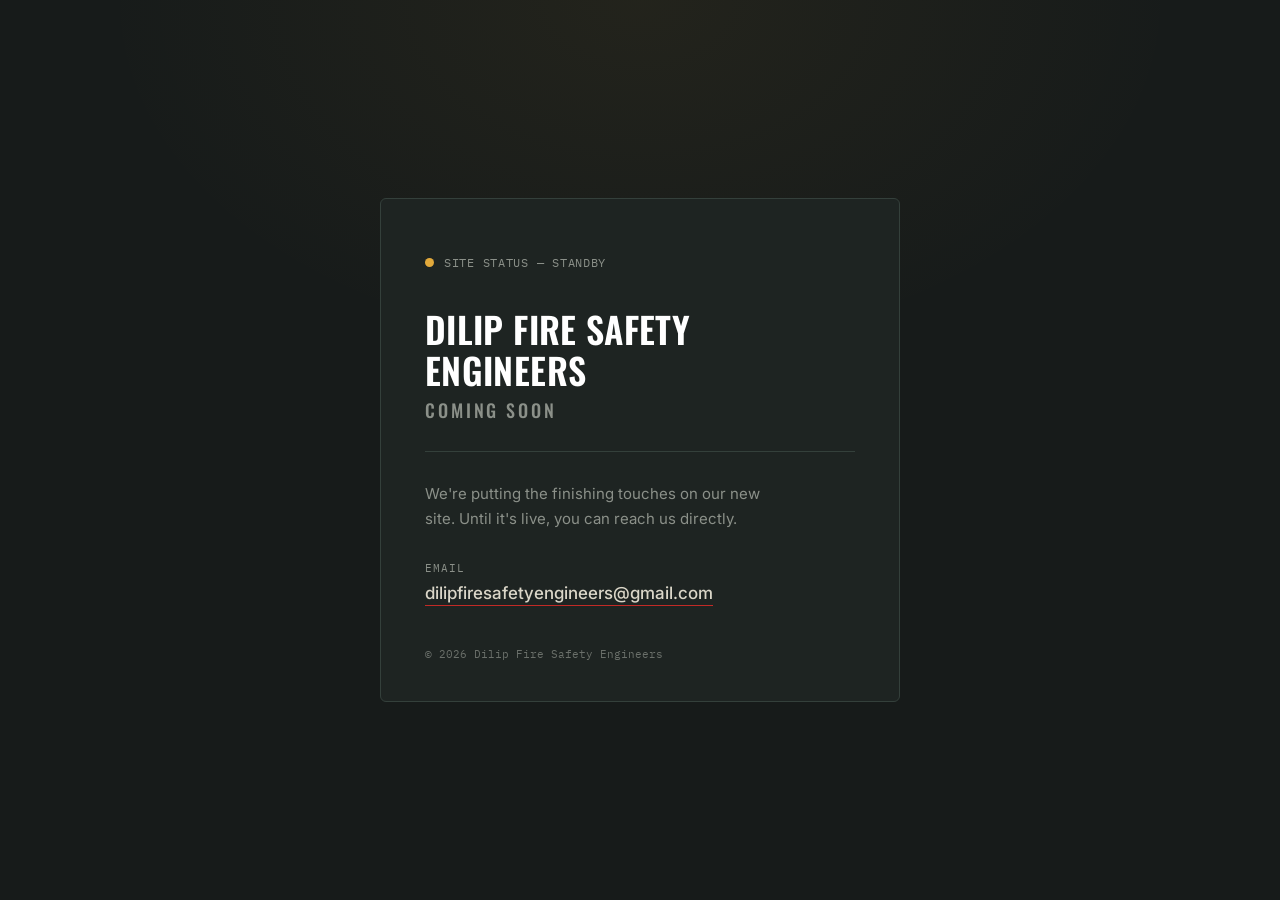
==== index.html @ 7b44ec3a "Rename coming-soon.html to index.html" ====
<!DOCTYPE html>
<html lang="en">
<head>
<meta charset="UTF-8">
<meta name="viewport" content="width=device-width, initial-scale=1.0">
<title>Dilip Fire Safety Engineers — Coming Soon</title>
<meta name="description" content="Dilip Fire Safety Engineers — site launching soon. Reach us at dilipfiresafetyengineers@gmail.com.">
<link href="https://fonts.googleapis.com/css2?family=Oswald:wght@500;600;700&family=Inter:wght@400;500;600&family=IBM+Plex+Mono:wght@500&display=swap" rel="stylesheet">
<style>
  :root{
    --panel:   #171B1A;
    --panel-2: #1E2422;
    --line:    #34403B;
    --off:     #DAD6C8;
    --off-dim: #8B9089;
    --amber:   #E2A93B;
    --red:     #C22A26;
    --display: 'Oswald', sans-serif;
    --body:    'Inter', sans-serif;
    --mono:    'IBM Plex Mono', monospace;
  }
  *{margin:0;padding:0;box-sizing:border-box;}
  html,body{height:100%;}
  body{
    background:
      radial-gradient(ellipse 900px 600px at 50% 0%, rgba(226,169,59,0.06), transparent 60%),
      var(--panel);
    color:var(--off);
    font-family:var(--body);
    display:flex;
    align-items:center;
    justify-content:center;
    padding:32px;
    -webkit-font-smoothing:antialiased;
  }
  @media (prefers-reduced-motion: reduce){*{animation-duration:.001ms !important;}}

  .panel{
    width:100%;
    max-width:520px;
    border:1px solid var(--line);
    border-radius:6px;
    background:var(--panel-2);
    padding:56px 44px 40px;
    position:relative;
  }

  /* Status strip — reads like a fire alarm panel indicator: a single
     deliberate pulse rather than decorative motion everywhere. */
  .status{
    display:flex;
    align-items:center;
    gap:10px;
    font-family:var(--mono);
    font-size:12px;
    letter-spacing:.06em;
    color:var(--off-dim);
    margin-bottom:38px;
  }
  .status .dot{
    width:9px;height:9px;border-radius:50%;
    background:var(--amber);
    box-shadow:0 0 0 0 rgba(226,169,59,.55);
    animation:pulse 2.2s ease-in-out infinite;
    flex-shrink:0;
  }
  @keyframes pulse{
    0%   { box-shadow:0 0 0 0 rgba(226,169,59,.5); }
    70%  { box-shadow:0 0 0 9px rgba(226,169,59,0); }
    100% { box-shadow:0 0 0 0 rgba(226,169,59,0); }
  }

  h1{
    font-family:var(--display);
    font-weight:600;
    text-transform:uppercase;
    letter-spacing:.01em;
    font-size:clamp(28px,5vw,36px);
    line-height:1.15;
    color:#fff;
  }
  h1 .thin{
    display:block;
    font-weight:500;
    color:var(--off-dim);
    font-size:.5em;
    letter-spacing:.16em;
    margin-top:10px;
  }

  .rule{
    height:1px;
    background:var(--line);
    margin:30px 0;
  }

  p.lede{
    font-size:15px;
    line-height:1.65;
    color:var(--off-dim);
    max-width:40ch;
  }

  .contact{
    margin-top:30px;
  }
  .contact-label{
    font-family:var(--mono);
    font-size:11px;
    letter-spacing:.08em;
    color:var(--off-dim);
    margin-bottom:8px;
  }
  .contact a{
    color:var(--off);
    text-decoration:none;
    font-size:17px;
    font-weight:500;
    border-bottom:1px solid var(--red);
    padding-bottom:2px;
    transition:color .2s ease, border-color .2s ease;
  }
  .contact a:hover{
    color:var(--amber);
    border-color:var(--amber);
  }
  .contact a:focus-visible{
    outline:2px solid var(--amber);
    outline-offset:4px;
  }

  footer{
    margin-top:44px;
    font-family:var(--mono);
    font-size:11px;
    color:var(--off-dim);
    opacity:.7;
  }
</style>
</head>
<body>

  <main class="panel">
    <div class="status"><span class="dot" aria-hidden="true"></span>SITE STATUS — STANDBY</div>

    <h1>
      Dilip Fire Safety Engineers
      <span class="thin">Coming soon</span>
    </h1>

    <div class="rule"></div>

    <p class="lede">We're putting the finishing touches on our new site. Until it's live, you can reach us directly.</p>

    <div class="contact">
      <div class="contact-label">EMAIL</div>
      <a href="mailto:dilipfiresafetyengineers@gmail.com">dilipfiresafetyengineers@gmail.com</a>
    </div>

    <footer>© <span id="year"></span> Dilip Fire Safety Engineers</footer>
  </main>

<script>
  document.getElementById('year').textContent = new Date().getFullYear();
</script>
</body>
</html>
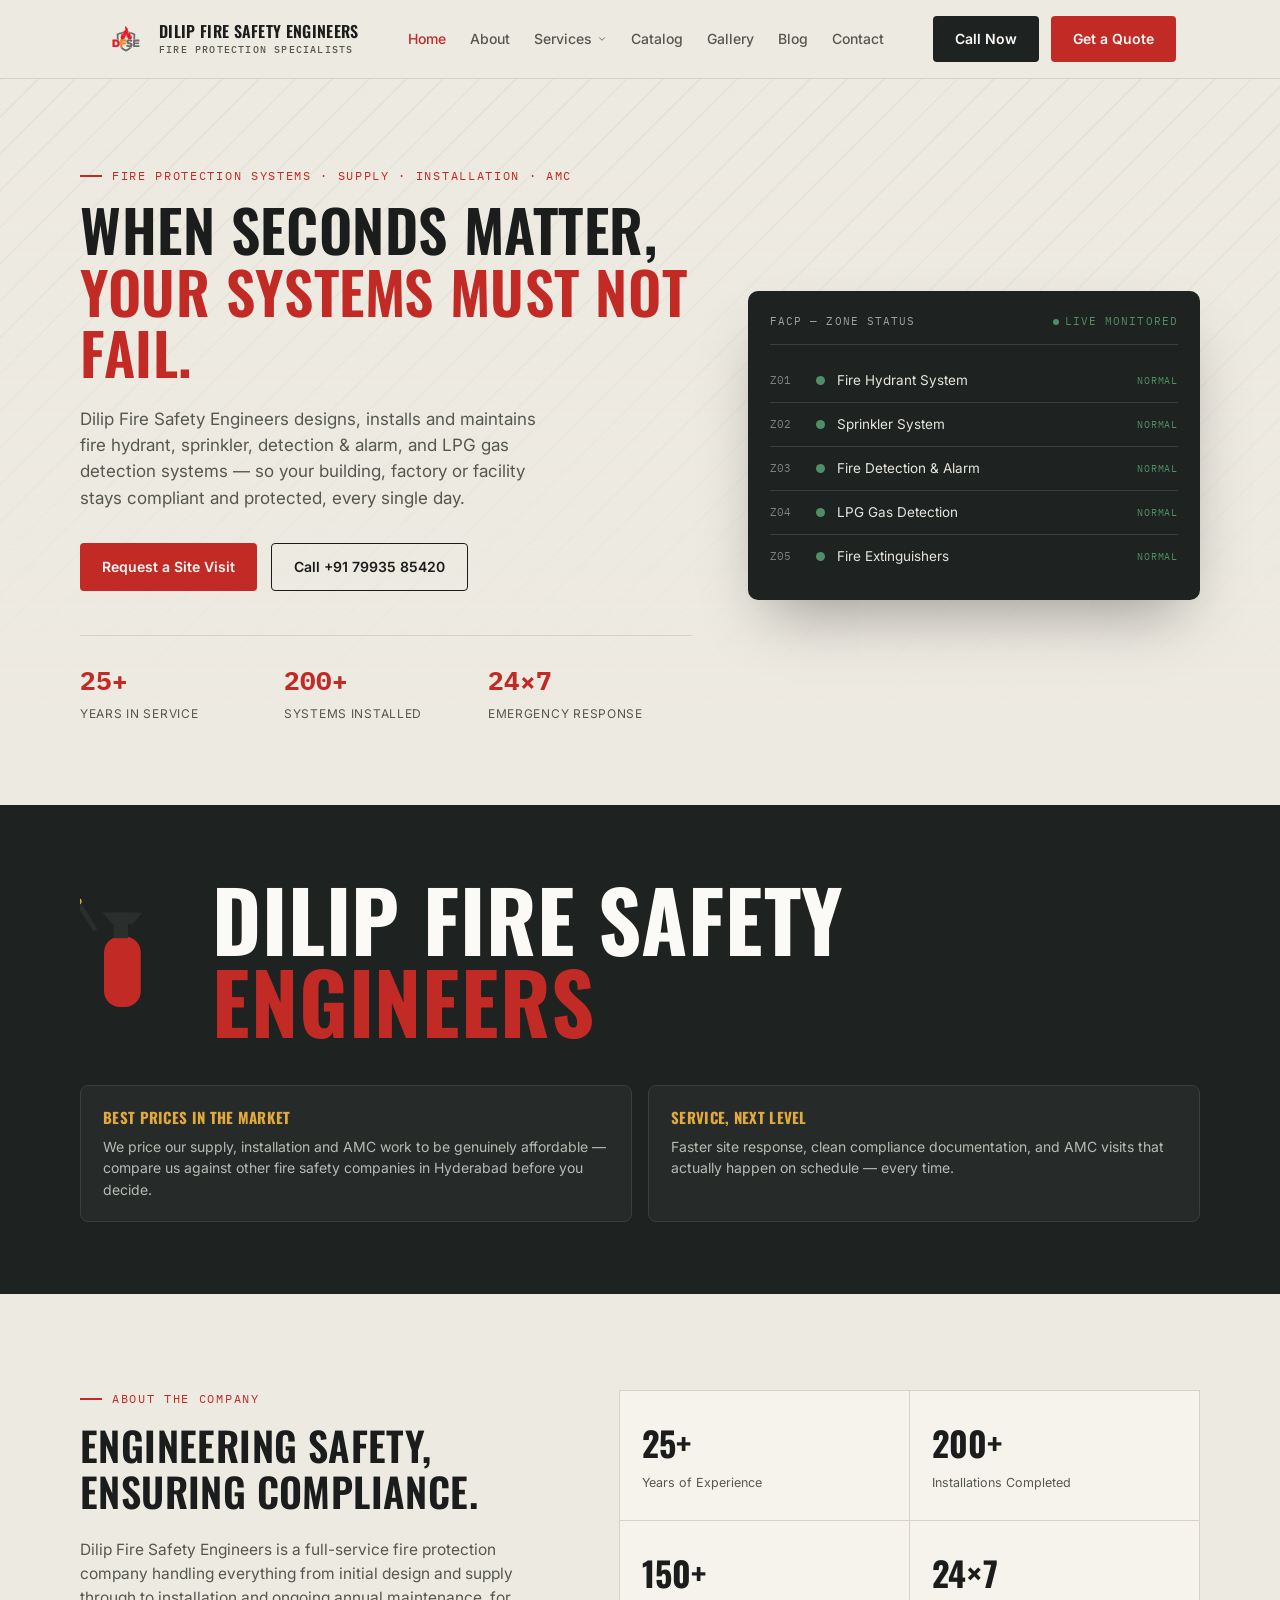
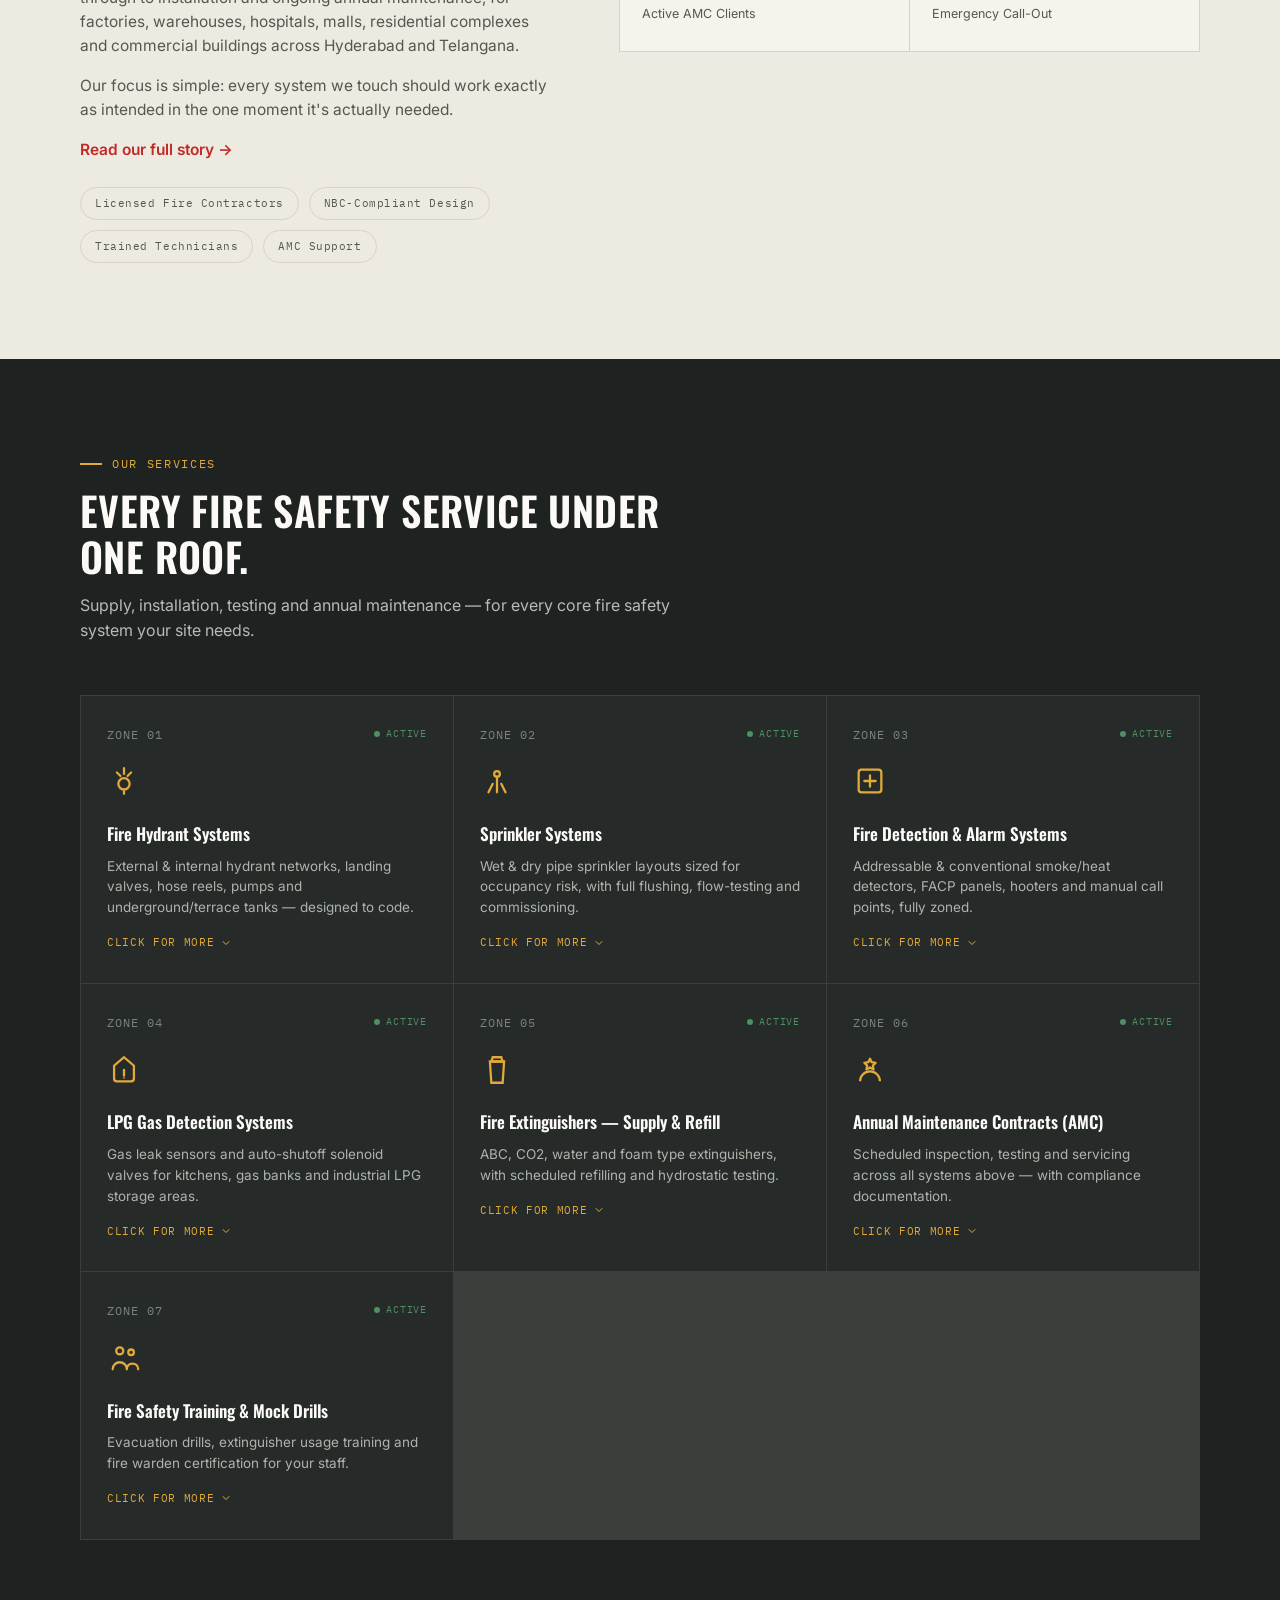
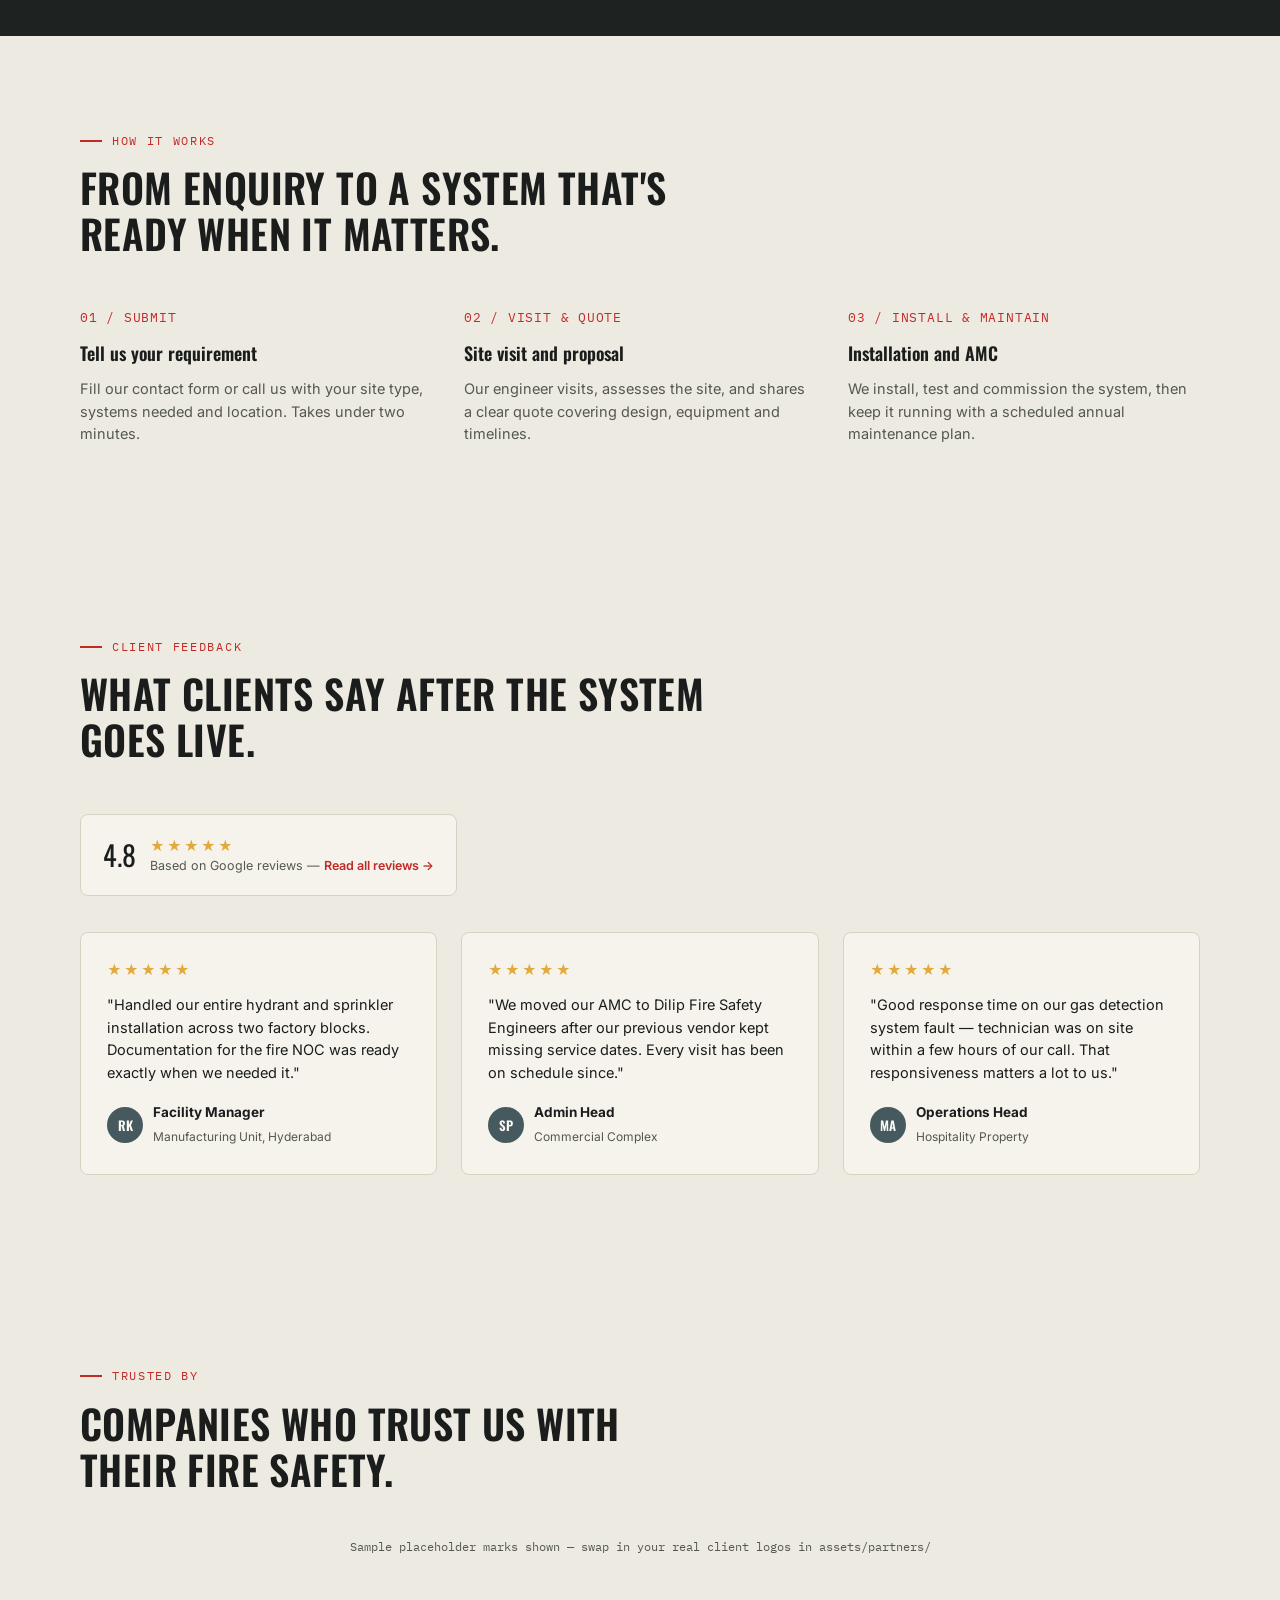
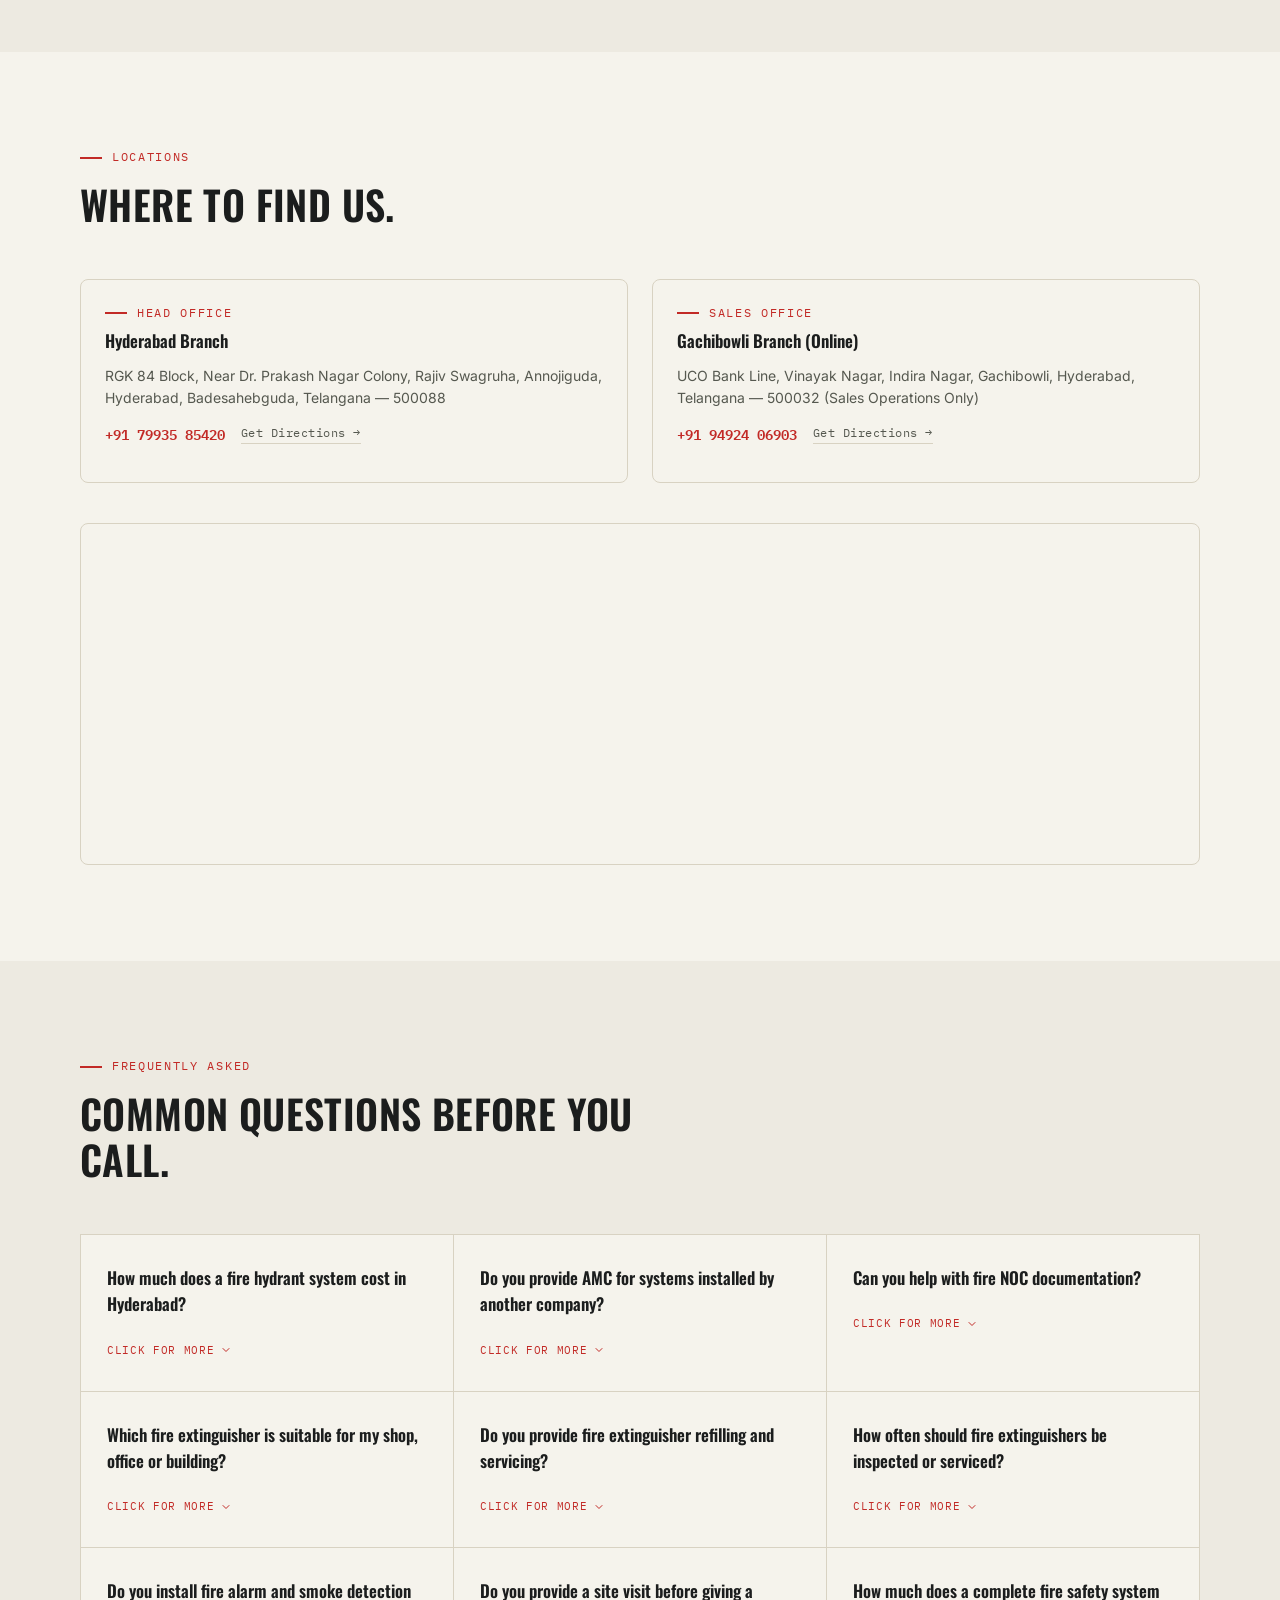
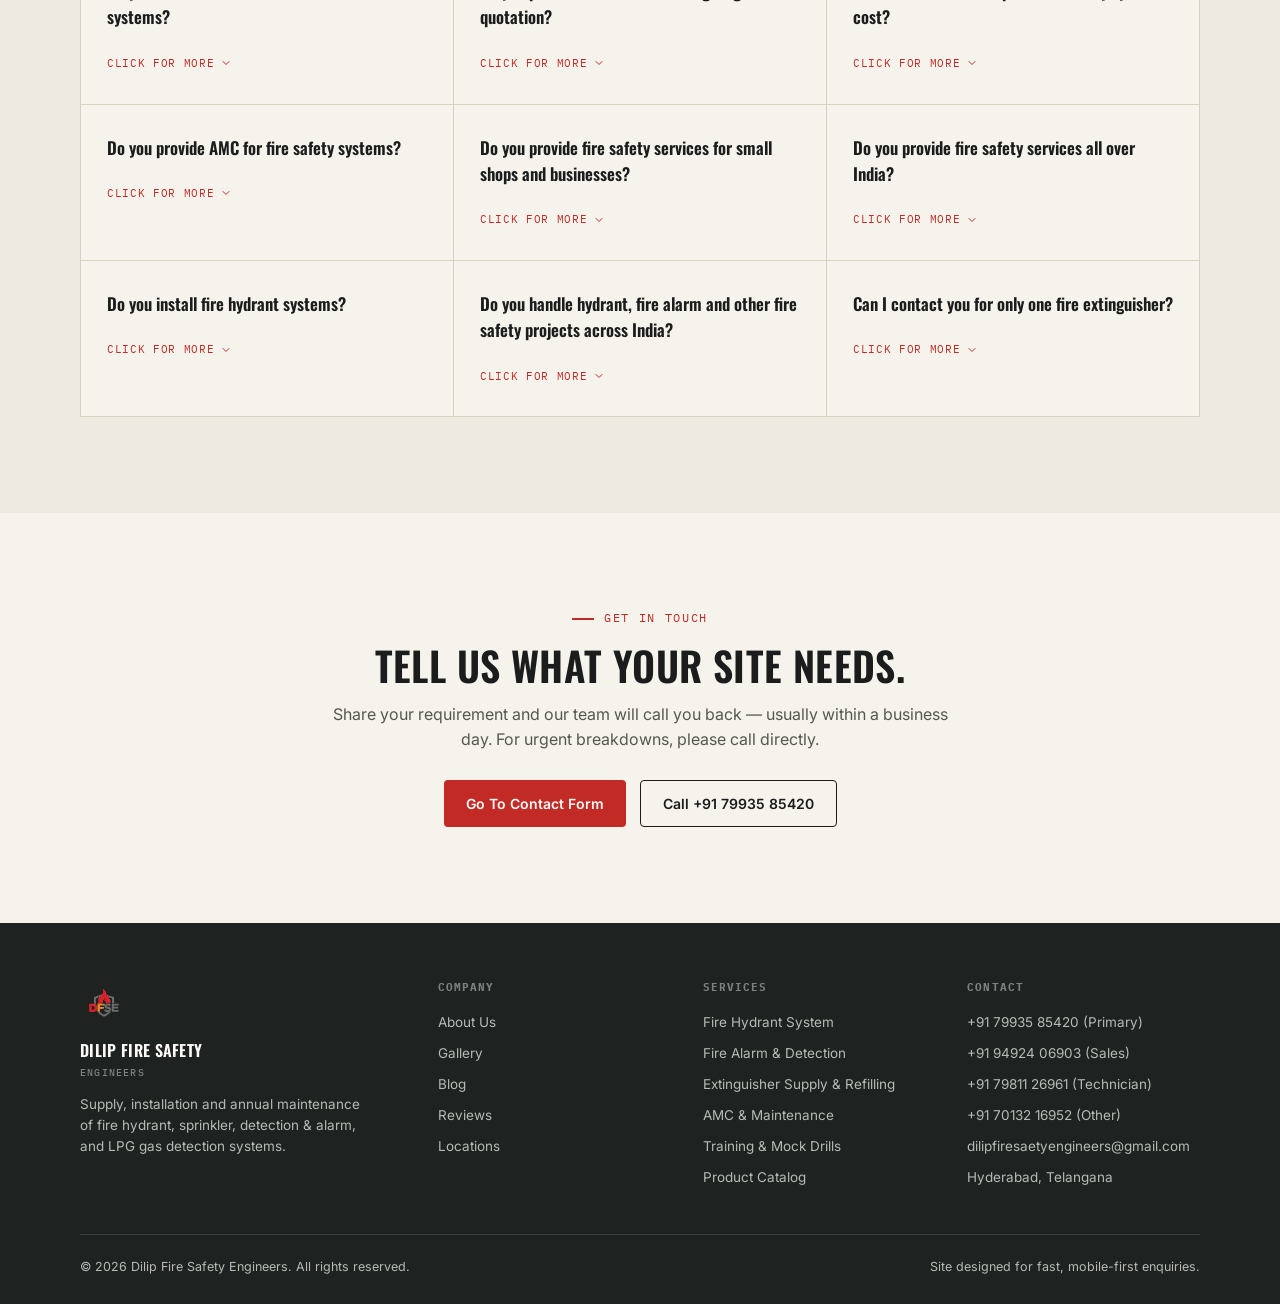
==== commit bb614bb6: "v2" ====
--- a/index.html
+++ b/index.html
@@ -3,165 +3,1058 @@
 <head>
 <meta charset="UTF-8">
 <meta name="viewport" content="width=device-width, initial-scale=1.0">
-<title>Dilip Fire Safety Engineers — Coming Soon</title>
-<meta name="description" content="Dilip Fire Safety Engineers — site launching soon. Reach us at dilipfiresafetyengineers@gmail.com.">
-<link href="https://fonts.googleapis.com/css2?family=Oswald:wght@500;600;700&family=Inter:wght@400;500;600&family=IBM+Plex+Mono:wght@500&display=swap" rel="stylesheet">
-<style>
-  :root{
-    --panel:   #171B1A;
-    --panel-2: #1E2422;
-    --line:    #34403B;
-    --off:     #DAD6C8;
-    --off-dim: #8B9089;
-    --amber:   #E2A93B;
-    --red:     #C22A26;
-    --display: 'Oswald', sans-serif;
-    --body:    'Inter', sans-serif;
-    --mono:    'IBM Plex Mono', monospace;
+<!-- DFSE logo intro: scoped additions; existing website styles stay in charge. -->
+<script id="dfse-intro-boot">
+(function () {
+  'use strict';
+  var root = document.documentElement;
+  var motion = window.matchMedia && window.matchMedia('(prefers-reduced-motion: reduce)');
+  var navigation = window.performance && performance.getEntriesByType && performance.getEntriesByType('navigation')[0];
+  // Respect reduced motion, direct section links and browser history restores.
+  if (!motion || motion.matches || !Element.prototype.animate || location.hash ||
+      (navigation && navigation.type === 'back_forward')) return;
+  // Play once per browser for this site, including future visits and new tabs.
+  // Record it before opening the cover so skipping or leaving mid-intro counts.
+  try {
+    var seenKey = 'dfse.logoIntroSeen';
+    if (window.localStorage.getItem(seenKey) === '1') return;
+    window.localStorage.setItem(seenKey, '1');
+  } catch (_) {
+    // If browser storage is unavailable, show the page without an intro.
+    return;
   }
-  *{margin:0;padding:0;box-sizing:border-box;}
-  html,body{height:100%;}
-  body{
-    background:
-      radial-gradient(ellipse 900px 600px at 50% 0%, rgba(226,169,59,0.06), transparent 60%),
-      var(--panel);
-    color:var(--off);
-    font-family:var(--body);
-    display:flex;
-    align-items:center;
-    justify-content:center;
-    padding:32px;
-    -webkit-font-smoothing:antialiased;
+  root.classList.add('dfse-intro-pending');
+  var closed = false;
+  var cleanup = null;
+  var timer = setTimeout(finish, 4500);
+  function finish() {
+    if (closed) return;
+    closed = true;
+    clearTimeout(timer);
+    root.classList.remove('dfse-intro-pending', 'dfse-intro-active');
+    if (cleanup) cleanup();
   }
-  @media (prefers-reduced-motion: reduce){*{animation-duration:.001ms !important;}}
-
-  .panel{
-    width:100%;
-    max-width:520px;
-    border:1px solid var(--line);
-    border-radius:6px;
-    background:var(--panel-2);
-    padding:56px 44px 40px;
-    position:relative;
+  window.dfseLogoIntro = {
+    get closed() { return closed; },
+    finish: finish,
+    setCleanup: function (callback) {
+      cleanup = callback;
+      if (closed) callback();
+    }
+  };
+  // Never let a slow request or a restored page leave a loading cover behind.
+  window.addEventListener('pageshow', function (event) { if (event.persisted) finish(); });
+}());
+</script>
+
+<title>Fire Safety Systems Hyderabad | Hydrant, Sprinkler & Fire Alarm AMC — Dilip Fire Safety Engineers</title>
+<meta name="description" content="Fire hydrant, sprinkler, fire detection & LPG gas detection systems — supply, installation and annual maintenance (AMC) in Hyderabad & Telangana. 25+ years, 24×7 emergency response. Call +91 79935 85420.">
+<meta name="robots" content="index, follow">
+<link rel="stylesheet" href="styles.css">
+<link rel="icon" type="image/svg+xml" href="assets/logo.svg">
+<link rel="canonical" href="https://www.dilipfiresafety.in/">
+
+<meta property="og:type" content="business.business">
+<meta property="og:title" content="Dilip Fire Safety Engineers | Fire Protection Systems — Hyderabad">
+<meta property="og:description" content="Supply, installation and annual maintenance of fire hydrant, sprinkler, fire detection and LPG gas detection systems across Hyderabad & Telangana.">
+<meta property="og:url" content="https://www.dilipfiresafety.in/">
+<meta property="og:locale" content="en_IN">
+<meta property="og:image" content="https://www.dilipfiresafety.in/assets/og-image.jpg">
+<meta property="og:image:width" content="1200">
+<meta property="og:image:height" content="630">
+<meta name="twitter:card" content="summary_large_image">
+<meta name="twitter:title" content="Dilip Fire Safety Engineers | Fire Protection Systems — Hyderabad">
+<meta name="twitter:description" content="Fire hydrant, sprinkler, fire detection & LPG gas detection systems — supply, installation and AMC in Hyderabad & Telangana.">
+<meta name="twitter:image" content="https://www.dilipfiresafety.in/assets/og-image.jpg">
+<meta name="geo.region" content="IN-TG">
+<meta name="geo.placename" content="Hyderabad">
+
+<script type="application/ld+json">
+{
+  "@context": "https://schema.org",
+  "@type": "HomeAndConstructionBusiness",
+  "name": "Dilip Fire Safety Engineers",
+  "image": "https://www.dilipfiresafety.in/assets/og-image.jpg",
+  "telephone": ["+91-79935-85420", "+91-94924-06903", "+91-79811-26961", "+91-70132-16952"],
+  "email": "dilipfiresaetyengineers@gmail.com",
+  "url": "https://www.dilipfiresafety.in/",
+  "alternateName": ["DFSE", "Dilip Fire Safety"],
+  "priceRange": "₹₹",
+  "address": {
+    "@type": "PostalAddress",
+    "streetAddress": "RGK 84 Block, Near Dr. Prakash Nagar Colony, Rajiv Swagruha, Annojiguda, Badesahebguda",
+    "addressLocality": "Hyderabad",
+    "addressRegion": "Telangana",
+    "postalCode": "500088",
+    "addressCountry": "IN"
+  },
+  "areaServed": ["Hyderabad", "Secunderabad", "Gachibowli", "Telangana", "Andhra Pradesh"],
+  "openingHoursSpecification": {
+    "@type": "OpeningHoursSpecification",
+    "dayOfWeek": ["Monday","Tuesday","Wednesday","Thursday","Friday","Saturday"],
+    "opens": "09:00",
+    "closes": "19:00"
+  },
+  "sameAs": ["https://www.google.com/maps?cid=10450089347268521073"],
+  "makesOffer": [
+    {"@type": "Offer", "itemOffered": {"@type": "Service", "name": "Fire Hydrant System Installation & AMC"}},
+    {"@type": "Offer", "itemOffered": {"@type": "Service", "name": "Sprinkler System Installation & AMC"}},
+    {"@type": "Offer", "itemOffered": {"@type": "Service", "name": "Fire Detection & Alarm System Installation & AMC"}},
+    {"@type": "Offer", "itemOffered": {"@type": "Service", "name": "LPG Gas Detection System Installation & AMC"}},
+    {"@type": "Offer", "itemOffered": {"@type": "Service", "name": "Fire Extinguisher Supply & Refill"}},
+    {"@type": "Offer", "itemOffered": {"@type": "Service", "name": "Fire Safety Training & Mock Drills"}}
+  ]
+}
+</script>
+<script type="application/ld+json">
+{
+  "@context": "https://schema.org",
+  "@type": "FAQPage",
+  "mainEntity": [
+    {"@type": "Question", "name": "How much does a fire hydrant system cost in Hyderabad?", "acceptedAnswer": {"@type": "Answer", "text": "Cost depends on building height, hydrant points, pump room specification and pipe routing. Share your site plan or built-up area for a written quote after a free site visit."}},
+    {"@type": "Question", "name": "Do you provide AMC for systems installed by another company?", "acceptedAnswer": {"@type": "Answer", "text": "Yes. Dilip Fire Safety Engineers takes over AMC for existing hydrant, sprinkler, detection, LPG detection and extinguisher systems regardless of who installed them, after an initial inspection."}},
+    {"@type": "Question", "name": "Can you help with fire NOC documentation?", "acceptedAnswer": {"@type": "Answer", "text": "Yes. Installations and AMC visits come with test logs, drawings and completion certificates commonly required for Telangana fire department NOC application and renewal."}}
+  ]
+}
+</script>
+
+<link rel="preconnect" href="https://fonts.googleapis.com">
+<link rel="preconnect" href="https://fonts.gstatic.com" crossorigin>
+<link href="https://fonts.googleapis.com/css2?family=Oswald:wght@500;600;700&family=Inter:wght@400;500;600;700&family=IBM+Plex+Mono:wght@500;600&display=swap" rel="stylesheet">
+<style id="dfse-intro-styles">
+/* All rules are scoped to the intro. Your existing header controls logo size. */
+#dfse-intro {
+  --dfse-intro-bg: var(--bg, var(--bg-soft, #f4f5f2));
+  --dfse-intro-ink: var(--ink, #2a2e2c);
+  --dfse-intro-red: var(--red, #e81721);
+  --dfse-intro-amber: var(--amber, #f08523);
+  display: none;
+  position: fixed;
+  inset: 0;
+  z-index: 2147483000;
+  isolation: isolate;
+  color: var(--dfse-intro-ink);
+  font-family: inherit;
+  pointer-events: none;
+}
+html.dfse-intro-pending #dfse-intro,
+html.dfse-intro-active #dfse-intro { display: block; }
+html.dfse-intro-pending [data-dfse-intro-logo],
+html.dfse-intro-active [data-dfse-intro-logo] { visibility: hidden !important; }
+#dfse-intro-veil {
+  position: absolute;
+  inset: 0;
+  overflow: hidden;
+  background-color: var(--dfse-intro-bg);
+  pointer-events: auto;
+}
+.dfse-intro-glow {
+  position: absolute;
+  width: min(105vw, 900px);
+  aspect-ratio: 1;
+  top: 46%;
+  left: 50%;
+  transform: translate(-50%, -50%);
+  opacity: .075;
+  background: radial-gradient(ellipse, var(--dfse-intro-amber) 0%, var(--dfse-intro-red) 28%, transparent 65%);
+}
+#dfse-intro-logo {
+  position: fixed;
+  display: block;
+  width: min(70vw, 460px);
+  height: auto;
+  max-width: none;
+  max-height: none;
+  top: 48%;
+  left: 50%;
+  transform: translate(-50%, -50%);
+  transform-origin: 0 0;
+  object-fit: contain;
+  visibility: hidden;
+  pointer-events: none;
+  margin: 0;
+}
+#dfse-intro-caption {
+  position: fixed;
+  top: calc(48% + min(35vw, 230px));
+  left: 50%;
+  width: min(88vw, 500px);
+  margin: 18px 0 0;
+  transform: translateX(-50%);
+  text-align: center;
+  opacity: 0;
+  pointer-events: none;
+}
+#dfse-intro-caption strong {
+  display: block;
+  font-family: 'Oswald', sans-serif;
+  font-size: clamp(20px, 3.5vw, 30px);
+  font-weight: 600;
+  line-height: 1.3;
+}
+#dfse-intro-caption span {
+  display: block;
+  margin-top: 8px;
+  font-family: var(--mono, 'IBM Plex Mono', monospace);
+  font-size: 12px;
+  line-height: 1.5;
+  letter-spacing: .09em;
+  text-transform: uppercase;
+  color: var(--ink-soft, #686e69);
+}
+#dfse-intro-caption::after {
+  content: '';
+  display: block;
+  width: 44px;
+  height: 2px;
+  margin: 17px auto 0;
+  background: linear-gradient(90deg, var(--dfse-intro-red), var(--dfse-intro-amber));
+}
+#dfse-intro-skip {
+  position: fixed;
+  top: max(18px, env(safe-area-inset-top));
+  right: max(20px, env(safe-area-inset-right));
+  min-height: 44px;
+  padding: 10px 14px;
+  border: 1px solid var(--line, #d7dcd6);
+  border-radius: 4px;
+  background: var(--dfse-intro-bg);
+  color: var(--dfse-intro-ink);
+  font: 500 14px/1.4 'Inter', sans-serif;
+  cursor: pointer;
+  pointer-events: auto;
+}
+#dfse-intro-skip:hover { border-color: var(--dfse-intro-red); }
+#dfse-intro-skip:focus-visible { outline: 2px solid var(--dfse-intro-red); outline-offset: 4px; }
+@media (max-height: 530px) { #dfse-intro-caption { display: none; } }
+@media (prefers-reduced-motion: reduce) {
+  html #dfse-intro { display: none !important; }
+  html [data-dfse-intro-logo] { visibility: visible !important; }
+}
+</style>
+
+</head>
+
+<!-- Replace G-XXXXXXXXXX with your GA4 Measurement ID, and AW-XXXXXXXXX with your Google Ads Conversion ID once you have them. -->
+<script async src="https://www.googletagmanager.com/gtag/js?id=G-XXXXXXXXXX"></script>
+<script>
+  window.dataLayer = window.dataLayer || [];
+  function gtag(){dataLayer.push(arguments);}
+  gtag('js', new Date());
+  gtag('config', 'G-XXXXXXXXXX');
+</script>
+<body>
+  <!-- Cinematic logo entrance. The logo source is copied from the real header. -->
+  <div id="dfse-intro">
+    <div id="dfse-intro-veil" aria-hidden="true"><div class="dfse-intro-glow"></div></div>
+    <img id="dfse-intro-logo" alt="" aria-hidden="true">
+    <div id="dfse-intro-caption" aria-hidden="true">
+      <strong>Dilip Fire Safety Engineers</strong>
+      <span>Fire Protection Specialists</span>
+    </div>
+    <button id="dfse-intro-skip" type="button">Skip intro</button>
+  </div>
+
+
+  <header>
+    <nav class="nav">
+      <a href="index.html" class="brand">
+        <span class="brand-mark"><img data-dfse-intro-logo decoding="async" fetchpriority="high" src="assets/logo.svg" alt="Dilip Fire Safety Engineers logo"></span>
+        <span class="brand-name">Dilip Fire Safety Engineers<span>Fire Protection Specialists</span></span>
+      </a>
+      <div class="nav-links">
+        <a href="index.html" class="active">Home</a>
+        <a href="about.html">About</a>
+        <div class="nav-dropdown">
+          <span>Services <svg viewBox="0 0 24 24" fill="none"><path d="M6 9l6 6 6-6" stroke="currentColor" stroke-width="2" stroke-linecap="round"/></svg></span>
+          <div class="dropdown-menu">
+            <a href="fire-extinguisher-supply-refilling.html">Fire Extinguisher Supply & Refilling</a>
+            <a href="fire-hydrant-system.html">Fire Hydrant System</a>
+            <a href="fire-alarm-detection-system.html">Fire Alarm & Detection System</a>
+            <a href="amc-maintenance.html">AMC & Maintenance</a>
+            <a href="fire-safety-training.html">Fire Safety Training</a>
+          </div>
+        </div>
+        <a href="products.html">Catalog</a>
+        <a href="gallery.html">Gallery</a>
+        <a href="blog.html">Blog</a>
+        <a href="contact.html">Contact</a>
+      </div>
+      <div class="nav-cta">
+        <a href="tel:+917993585420" class="btn btn-call">Call Now</a>
+        <a href="contact.html" class="btn btn-primary">Get a Quote</a>
+      </div>
+      <button class="nav-burger" id="navBurger" aria-label="Menu" aria-expanded="false">
+        <svg viewBox="0 0 24 24" fill="none"><path d="M4 7h16M4 12h16M4 17h16" stroke="currentColor" stroke-width="2" stroke-linecap="round"/></svg>
+      </button>
+    </nav>
+    <div class="mobile-menu" id="mobileMenu">
+      <a href="index.html">Home</a>
+      <a href="about.html">About</a>
+      <a href="fire-extinguisher-supply-refilling.html">Fire Extinguisher Supply & Refilling</a>
+      <a href="fire-hydrant-system.html">Fire Hydrant System</a>
+      <a href="fire-alarm-detection-system.html">Fire Alarm & Detection System</a>
+      <a href="amc-maintenance.html">AMC & Maintenance</a>
+      <a href="fire-safety-training.html">Fire Safety Training</a>
+      <a href="products.html">Catalog</a>
+      <a href="gallery.html">Gallery</a>
+      <a href="blog.html">Blog</a>
+      <a href="contact.html">Contact</a>
+    </div>
+  </header>
+
+  <main>
+  <!-- ============ HERO ============ -->
+  <div id="top"></div>
+  <section class="hero">
+    <div class="hero-grid">
+      <div>
+        <div class="eyebrow">Fire Protection Systems · Supply · Installation · AMC</div>
+        <h1>When seconds matter, <em>your systems must not fail.</em></h1>
+        <p class="hero-sub">Dilip Fire Safety Engineers designs, installs and maintains fire hydrant, sprinkler, detection & alarm, and LPG gas detection systems — so your building, factory or facility stays compliant and protected, every single day.</p>
+        <div class="hero-actions">
+          <a href="contact.html" class="btn btn-primary">Request a Site Visit</a>
+          <a href="tel:+917993585420" class="btn btn-outline">Call +91 79935 85420</a>
+        </div>
+        <div class="hero-stats">
+          <div class="hero-stat"><b>25+</b><span>Years in Service</span></div>
+          <div class="hero-stat"><b>200+</b><span>Systems Installed</span></div>
+          <div class="hero-stat"><b>24×7</b><span>Emergency Response</span></div>
+        </div>
+      </div>
+
+      <div class="hero-panel">
+        <div class="hero-panel-head">
+          <span>Facp — Zone Status</span>
+          <span class="live">Live Monitored</span>
+        </div>
+        <div class="zone-row"><span class="zone-code">Z01</span><span class="zone-led"></span><span class="zone-name">Fire Hydrant System</span><span class="zone-tag">NORMAL</span></div>
+        <div class="zone-row"><span class="zone-code">Z02</span><span class="zone-led"></span><span class="zone-name">Sprinkler System</span><span class="zone-tag">NORMAL</span></div>
+        <div class="zone-row"><span class="zone-code">Z03</span><span class="zone-led"></span><span class="zone-name">Fire Detection & Alarm</span><span class="zone-tag">NORMAL</span></div>
+        <div class="zone-row"><span class="zone-code">Z04</span><span class="zone-led"></span><span class="zone-name">LPG Gas Detection</span><span class="zone-tag">NORMAL</span></div>
+        <div class="zone-row"><span class="zone-code">Z05</span><span class="zone-led"></span><span class="zone-name">Fire Extinguishers</span><span class="zone-tag">NORMAL</span></div>
+      </div>
+    </div>
+  </section>
+
+  <!-- ============ TRUST BANNER ============ -->
+  <section class="trust-banner">
+    <div class="wrap">
+      <div class="trust-row">
+        <svg class="ext-icon" viewBox="0 0 120 160" fill="none" xmlns="http://www.w3.org/2000/svg" aria-hidden="true">
+          <rect x="30" y="52" width="46" height="88" rx="20" fill="var(--red)"/>
+          <rect x="42" y="22" width="18" height="32" fill="#2A2E2C"/>
+          <polygon points="28,22 78,22 66,36 40,36" fill="#2A2E2C"/>
+          <line x1="18" y1="42" x2="-2" y2="10" stroke="#2A2E2C" stroke-width="6" stroke-linecap="round"/>
+          <circle class="spray s1" cx="-2" cy="8" r="4" fill="var(--amber)"/>
+          <circle class="spray s2" cx="-2" cy="8" r="3" fill="var(--amber)"/>
+          <circle class="spray s3" cx="-2" cy="8" r="3.5" fill="var(--amber)"/>
+        </svg>
+        <div class="trust-big">
+          <span>Dilip Fire Safety</span>
+          <span class="accent">Engineers</span>
+        </div>
+      </div>
+      <div class="trust-highlights">
+        <div class="trust-pill">
+          <b>Best Prices In The Market</b>
+          <p>We price our supply, installation and AMC work to be genuinely affordable — compare us against other fire safety companies in Hyderabad before you decide.</p>
+        </div>
+        <div class="trust-pill">
+          <b>Service, Next Level</b>
+          <p>Faster site response, clean compliance documentation, and AMC visits that actually happen on schedule — every time.</p>
+        </div>
+      </div>
+    </div>
+  </section>
+
+  <!-- ============ ABOUT (summary — full story on about.html) ============ -->
+  <section id="about">
+    <div class="wrap about-grid">
+      <div>
+        <div class="section-head" style="margin-bottom:24px;">
+          <div class="eyebrow">About the Company</div>
+          <h2>Engineering safety, ensuring compliance.</h2>
+        </div>
+        <div class="about-copy">
+          <p>Dilip Fire Safety Engineers is a full-service fire protection company handling everything from initial design and supply through to installation and ongoing annual maintenance, for factories, warehouses, hospitals, malls, residential complexes and commercial buildings across Hyderabad and Telangana.</p>
+          <p>Our focus is simple: every system we touch should work exactly as intended in the one moment it's actually needed.</p>
+          <p><a href="about.html" style="color:var(--red);font-weight:600;">Read our full story →</a></p>
+        </div>
+        <div class="cert-row">
+          <span class="cert-pill">Licensed Fire Contractors</span>
+          <span class="cert-pill">NBC-Compliant Design</span>
+          <span class="cert-pill">Trained Technicians</span>
+          <span class="cert-pill">AMC Support</span>
+        </div>
+      </div>
+      <div class="about-stats">
+        <div class="about-stat"><b>25+</b><span>Years of Experience</span></div>
+        <div class="about-stat"><b>200+</b><span>Installations Completed</span></div>
+        <div class="about-stat"><b>150+</b><span>Active AMC Clients</span></div>
+        <div class="about-stat"><b>24×7</b><span>Emergency Call-Out</span></div>
+      </div>
+    </div>
+  </section>
+
+  <!-- ============ SERVICES — control panel ============ -->
+  <section id="services" class="services">
+    <div class="wrap">
+      <div class="section-head">
+        <div class="eyebrow">Our Services</div>
+        <h2>Every fire safety service under one roof.</h2>
+        <p>Supply, installation, testing and annual maintenance — for every core fire safety system your site needs.</p>
+      </div>
+      <div class="zone-grid">
+
+        <details class="zone-card">
+          <summary>
+            <div class="zone-card-top"><span class="zone-num">ZONE 01</span><span class="zone-status">ACTIVE</span></div>
+            <svg class="zone-icon" viewBox="0 0 24 24" fill="none"><path d="M12 3v4M7 6l2.5 2.5M17 6l-2.5 2.5M12 10a4 4 0 100 8 4 4 0 000-8zM12 18v3" stroke="currentColor" stroke-width="1.6" stroke-linecap="round"/></svg>
+            <h3>Fire Hydrant Systems</h3>
+            <p>External & internal hydrant networks, landing valves, hose reels, pumps and underground/terrace tanks — designed to code.</p>
+            <span class="zone-more">Click for more <svg viewBox="0 0 24 24" fill="none"><path d="M6 9l6 6 6-6" stroke="currentColor" stroke-width="2" stroke-linecap="round"/></svg></span>
+          </summary>
+          <div class="zone-detail">
+            <p>Covers internal & external hydrant networks, single/double-headed landing valves, hose reels, hydrant pumps (electric, diesel & jockey) and underground or terrace storage tanks — designed to NBC and local fire NOC norms.</p>
+            <a class="zone-detail-link" href="fire-hydrant-system.html">Read more about hydrant systems →</a>
+          </div>
+        </details>
+
+        <details class="zone-card">
+          <summary>
+            <div class="zone-card-top"><span class="zone-num">ZONE 02</span><span class="zone-status">ACTIVE</span></div>
+            <svg class="zone-icon" viewBox="0 0 24 24" fill="none"><circle cx="12" cy="7" r="2" stroke="currentColor" stroke-width="1.6"/><path d="M12 9v3M6 20l3-6M18 20l-3-6M12 12l0 8" stroke="currentColor" stroke-width="1.6" stroke-linecap="round"/></svg>
+            <h3>Sprinkler Systems</h3>
+            <p>Wet & dry pipe sprinkler layouts sized for occupancy risk, with full flushing, flow-testing and commissioning.</p>
+            <span class="zone-more">Click for more <svg viewBox="0 0 24 24" fill="none"><path d="M6 9l6 6 6-6" stroke="currentColor" stroke-width="2" stroke-linecap="round"/></svg></span>
+          </summary>
+          <div class="zone-detail">
+            <p>Wet-pipe and dry-pipe layouts using pendent, upright and sidewall heads, alarm valves and flow switches — configured for your building's hazard classification, with full flushing and commissioning before sign-off.</p>
+            <a class="zone-detail-link" href="products.html#sprinkler">Browse sprinkler products →</a>
+          </div>
+        </details>
+
+        <details class="zone-card">
+          <summary>
+            <div class="zone-card-top"><span class="zone-num">ZONE 03</span><span class="zone-status">ACTIVE</span></div>
+            <svg class="zone-icon" viewBox="0 0 24 24" fill="none"><rect x="4" y="4" width="16" height="16" rx="2" stroke="currentColor" stroke-width="1.6"/><path d="M8 12h8M12 8v8" stroke="currentColor" stroke-width="1.6" stroke-linecap="round"/></svg>
+            <h3>Fire Detection & Alarm Systems</h3>
+            <p>Addressable & conventional smoke/heat detectors, FACP panels, hooters and manual call points, fully zoned.</p>
+            <span class="zone-more">Click for more <svg viewBox="0 0 24 24" fill="none"><path d="M6 9l6 6 6-6" stroke="currentColor" stroke-width="2" stroke-linecap="round"/></svg></span>
+          </summary>
+          <div class="zone-detail">
+            <p>Addressable and conventional smoke/heat detectors, manual call points, hooters and response indicators — wired into a fire alarm control panel (FACP) with a fully documented zone map for your building.</p>
+            <a class="zone-detail-link" href="fire-alarm-detection-system.html">Read more about detection & alarm →</a>
+          </div>
+        </details>
+
+        <details class="zone-card">
+          <summary>
+            <div class="zone-card-top"><span class="zone-num">ZONE 04</span><span class="zone-status">ACTIVE</span></div>
+            <svg class="zone-icon" viewBox="0 0 24 24" fill="none"><path d="M12 3l7 6v9a2 2 0 01-2 2H7a2 2 0 01-2-2V9l7-6z" stroke="currentColor" stroke-width="1.6"/><path d="M12 12v4" stroke="currentColor" stroke-width="1.6" stroke-linecap="round"/><circle cx="12" cy="17.5" r=".6" fill="currentColor"/></svg>
+            <h3>LPG Gas Detection Systems</h3>
+            <p>Gas leak sensors and auto-shutoff solenoid valves for kitchens, gas banks and industrial LPG storage areas.</p>
+            <span class="zone-more">Click for more <svg viewBox="0 0 24 24" fill="none"><path d="M6 9l6 6 6-6" stroke="currentColor" stroke-width="2" stroke-linecap="round"/></svg></span>
+          </summary>
+          <div class="zone-detail">
+            <p>Gas leak sensors, auto-shutoff solenoid valves and dedicated control panels for kitchens, gas banks and industrial LPG storage areas, with audible and visual alarm on leak detection.</p>
+            <a class="zone-detail-link" href="products.html#lpg">Browse gas detection products →</a>
+          </div>
+        </details>
+
+        <details class="zone-card">
+          <summary>
+            <div class="zone-card-top"><span class="zone-num">ZONE 05</span><span class="zone-status">ACTIVE</span></div>
+            <svg class="zone-icon" viewBox="0 0 24 24" fill="none"><path d="M9 3h6l1 3H8l1-3z" stroke="currentColor" stroke-width="1.6"/><path d="M7 6h10l-1 15H8L7 6z" stroke="currentColor" stroke-width="1.6"/></svg>
+            <h3>Fire Extinguishers — Supply & Refill</h3>
+            <p>ABC, CO2, water and foam type extinguishers, with scheduled refilling and hydrostatic testing.</p>
+            <span class="zone-more">Click for more <svg viewBox="0 0 24 24" fill="none"><path d="M6 9l6 6 6-6" stroke="currentColor" stroke-width="2" stroke-linecap="round"/></svg></span>
+          </summary>
+          <div class="zone-detail">
+            <p>ABC, CO2, water, foam and modular/automatic type extinguishers, supplied with ISI-marked cylinders, wall mounting and signage, plus a scheduled refilling and hydrostatic testing calendar.</p>
+            <a class="zone-detail-link" href="fire-extinguisher-supply-refilling.html">Read more about extinguisher supply →</a>
+          </div>
+        </details>
+
+        <details class="zone-card">
+          <summary>
+            <div class="zone-card-top"><span class="zone-num">ZONE 06</span><span class="zone-status">ACTIVE</span></div>
+            <svg class="zone-icon" viewBox="0 0 24 24" fill="none"><path d="M12 4l1.2 2.5 2.8.4-2 2 .5 2.7L12 10.2 9.5 11.6l.5-2.7-2-2 2.8-.4L12 4z" stroke="currentColor" stroke-width="1.6" stroke-linejoin="round"/><path d="M5 20a7 7 0 0114 0" stroke="currentColor" stroke-width="1.6"/></svg>
+            <h3>Annual Maintenance Contracts (AMC)</h3>
+            <p>Scheduled inspection, testing and servicing across all systems above — with compliance documentation.</p>
+            <span class="zone-more">Click for more <svg viewBox="0 0 24 24" fill="none"><path d="M6 9l6 6 6-6" stroke="currentColor" stroke-width="2" stroke-linecap="round"/></svg></span>
+          </summary>
+          <div class="zone-detail">
+            <p>Quarterly, half-yearly or annual visits across every system above, with signed test logs, compliance certificates for your fire NOC renewal, and priority call-out support for AMC clients.</p>
+            <a class="zone-detail-link" href="amc-maintenance.html">Read more about AMC plans →</a>
+          </div>
+        </details>
+
+        <details class="zone-card">
+          <summary>
+            <div class="zone-card-top"><span class="zone-num">ZONE 07</span><span class="zone-status">ACTIVE</span></div>
+            <svg class="zone-icon" viewBox="0 0 24 24" fill="none"><circle cx="9" cy="7" r="2.5" stroke="currentColor" stroke-width="1.6"/><circle cx="17" cy="8" r="2" stroke="currentColor" stroke-width="1.6"/><path d="M4 20c0-3 2.5-5 5-5s5 2 5 5M14 20c0-2.5 1.8-4 4-4s4 1.5 4 4" stroke="currentColor" stroke-width="1.6" stroke-linecap="round"/></svg>
+            <h3>Fire Safety Training & Mock Drills</h3>
+            <p>Evacuation drills, extinguisher usage training and fire warden certification for your staff.</p>
+            <span class="zone-more">Click for more <svg viewBox="0 0 24 24" fill="none"><path d="M6 9l6 6 6-6" stroke="currentColor" stroke-width="2" stroke-linecap="round"/></svg></span>
+          </summary>
+          <div class="zone-detail">
+            <p>On-site evacuation drills, hands-on extinguisher usage training, fire warden certification and classroom emergency-response sessions — scheduled to suit your building's operating hours.</p>
+            <a class="zone-detail-link" href="fire-safety-training.html">Read more about training →</a>
+          </div>
+        </details>
+
+      </div>
+    </div>
+  </section>
+
+  <!-- ============ PROCESS ============ -->
+  <section>
+    <div class="wrap">
+      <div class="section-head">
+        <div class="eyebrow">How It Works</div>
+        <h2>From enquiry to a system that's ready when it matters.</h2>
+      </div>
+      <div class="process-grid">
+        <div class="process-step">
+          <div class="process-num">01 / SUBMIT</div>
+          <h3>Tell us your requirement</h3>
+          <p>Fill our contact form or call us with your site type, systems needed and location. Takes under two minutes.</p>
+        </div>
+        <div class="process-step">
+          <div class="process-num">02 / VISIT & QUOTE</div>
+          <h3>Site visit and proposal</h3>
+          <p>Our engineer visits, assesses the site, and shares a clear quote covering design, equipment and timelines.</p>
+        </div>
+        <div class="process-step">
+          <div class="process-num">03 / INSTALL & MAINTAIN</div>
+          <h3>Installation and AMC</h3>
+          <p>We install, test and commission the system, then keep it running with a scheduled annual maintenance plan.</p>
+        </div>
+      </div>
+    </div>
+  </section>
+
+  <!-- ============ TESTIMONIALS + GOOGLE RATING ============ -->
+  <section id="testimonials">
+    <div class="wrap">
+      <div class="section-head">
+        <div class="eyebrow">Client Feedback</div>
+        <h2>What clients say after the system goes live.</h2>
+      </div>
+
+      <div class="google-rating">
+        <div><div class="score">4.8</div></div>
+        <div>
+          <div class="stars">★★★★★</div>
+          <div class="meta">Based on Google reviews — <a href="#" style="color:var(--red);font-weight:600;">Read all reviews →</a></div>
+        </div>
+      </div>
+
+      <div class="testi-grid">
+        <div class="testi-card">
+          <div class="stars">★★★★★</div>
+          <p>"Handled our entire hydrant and sprinkler installation across two factory blocks. Documentation for the fire NOC was ready exactly when we needed it."</p>
+          <div class="testi-who">
+            <div class="testi-avatar">RK</div>
+            <div><b>Facility Manager</b><span>Manufacturing Unit, Hyderabad</span></div>
+          </div>
+        </div>
+        <div class="testi-card">
+          <div class="stars">★★★★★</div>
+          <p>"We moved our AMC to Dilip Fire Safety Engineers after our previous vendor kept missing service dates. Every visit has been on schedule since."</p>
+          <div class="testi-who">
+            <div class="testi-avatar">SP</div>
+            <div><b>Admin Head</b><span>Commercial Complex</span></div>
+          </div>
+        </div>
+        <div class="testi-card">
+          <div class="stars">★★★★★</div>
+          <p>"Good response time on our gas detection system fault — technician was on site within a few hours of our call. That responsiveness matters a lot to us."</p>
+          <div class="testi-who">
+            <div class="testi-avatar">MA</div>
+            <div><b>Operations Head</b><span>Hospitality Property</span></div>
+          </div>
+        </div>
+      </div>
+    </div>
+  </section>
+
+  <!-- ============ TRUST PARTNERS ============ -->
+  <section id="partners">
+    <div class="wrap">
+      <div class="section-head" style="margin-bottom:32px;">
+        <div class="eyebrow">Trusted By</div>
+        <h2>Companies who trust us with their fire safety.</h2>
+      </div>
+      <div class="partners-viewport" id="partnersViewport">
+        <!--
+          HOW TO ADD YOUR OWN CLIENT LOGOS:
+          1. Save each logo as a transparent-background PNG in the assets/partners/ folder.
+          2. Add one more <img> line below, pointing to your new file.
+          3. The row centers itself automatically; it only starts auto-scrolling once
+             there are enough logos to overflow the row width. No other change needed.
+        -->
+        <div class="partners-track" id="partnersTrack">
+          <img src="assets/partners/partner-01.png" alt="Partner company logo" loading="lazy" decoding="async" onerror="this.remove()">
+          <img src="assets/partners/partner-02.png" alt="Partner company logo" loading="lazy" decoding="async" onerror="this.remove()">
+          <img src="assets/partners/partner-03.png" alt="Partner company logo" loading="lazy" decoding="async" onerror="this.remove()">
+          <img src="assets/partners/partner-04.png" alt="Partner company logo" loading="lazy" decoding="async" onerror="this.remove()">
+          <img src="assets/partners/partner-05.png" alt="Partner company logo" loading="lazy" decoding="async" onerror="this.remove()">
+          <img src="assets/partners/partner-06.png" alt="Partner company logo" loading="lazy" decoding="async" onerror="this.remove()">
+        </div>
+      </div>
+      <p style="font-size:12px;color:var(--ink-soft);text-align:center;margin-top:14px;font-family:var(--mono);">Sample placeholder marks shown — swap in your real client logos in assets/partners/</p>
+    </div>
+  </section>
+
+  <!-- ============ LOCATIONS ============ -->
+  <section id="locations" style="background:var(--bg-soft);">
+    <div class="wrap">
+      <div class="section-head">
+        <div class="eyebrow">Locations</div>
+        <h2>Where to find us.</h2>
+      </div>
+
+      <div class="branch-grid">
+        <div class="branch-card">
+          <div class="eyebrow" style="margin-bottom:6px;">Head Office</div>
+          <h3>Hyderabad Branch</h3>
+          <address>RGK 84 Block, Near Dr. Prakash Nagar Colony, Rajiv Swagruha, Annojiguda, Hyderabad, Badesahebguda, Telangana — 500088</address>
+          <div class="branch-card-links">
+            <a class="tel" href="tel:+917993585420">+91 79935 85420</a>
+            <a class="directions" href="https://www.google.com/maps?cid=10450089347268521073" target="_blank" rel="noopener">Get Directions →</a>
+          </div>
+        </div>
+        <div class="branch-card">
+          <div class="eyebrow" style="margin-bottom:6px;">Sales Office</div>
+          <h3>Gachibowli Branch (Online)</h3>
+          <address>UCO Bank Line, Vinayak Nagar, Indira Nagar, Gachibowli, Hyderabad, Telangana — 500032 (Sales Operations Only)</address>
+          <div class="branch-card-links">
+            <a class="tel" href="tel:+919492406903">+91 94924 06903</a>
+            <a class="directions" href="https://www.google.com/maps/search/?api=1&query=UCO+Bank+Line+Vinayak+Nagar+Indira+Nagar+Gachibowli+Hyderabad" target="_blank" rel="noopener">Get Directions →</a>
+          </div>
+        </div>
+      </div>
+
+      <div class="map-embed">
+        <iframe
+    src="https://www.google.com/maps/embed?pb=!1m18!1m12!1m3!1d951.6663758418688!2d78.6678182!3d17.4278331!2m3!1f0!2f0!3f0!3m2!1i1024!2i768!4f13.1!3m3!1m2!1s0x3bcb75cf65960ebd%3A0x91062ce4f708ac71!2sDilip%20Fire%20Safety%20Engineers!5e0!3m2!1sen!2sin!4v1788955298472!5m2!1sen!2sin"
+    loading="lazy"
+    referrerpolicy="strict-origin-when-cross-origin"
+    allowfullscreen="">
+  </iframe>
+      </div>
+    </div>
+  </section>
+
+  <!-- ============ FAQ ============ -->
+  <section id="faq">
+    <div class="wrap">
+      <div class="section-head">
+        <div class="eyebrow">Frequently Asked</div>
+        <h2>Common questions before you call.</h2>
+      </div>
+      <div class="zone-grid" style="background:var(--line);border-color:var(--line);">
+        <details class="zone-card" style="background:var(--bg-soft);color:var(--ink);">
+          <summary>
+            <h3 style="color:var(--ink);">How much does a fire hydrant system cost in Hyderabad?</h3>
+            <span class="zone-more" style="color:var(--red);">Click for more <svg viewBox="0 0 24 24" fill="none"><path d="M6 9l6 6 6-6" stroke="currentColor" stroke-width="2" stroke-linecap="round"/></svg></span>
+          </summary>
+          <div class="zone-detail" style="border-color:var(--line);">
+            <p style="color:var(--ink-soft);">Cost depends on building height, hydrant points, pump room specification and pipe routing. Share your site plan or built-up area with us and we'll give you a written quote after a free site visit.</p>
+          </div>
+        </details>
+        <details class="zone-card" style="background:var(--bg-soft);color:var(--ink);">
+          <summary>
+            <h3 style="color:var(--ink);">Do you provide AMC for systems installed by another company?</h3>
+            <span class="zone-more" style="color:var(--red);">Click for more <svg viewBox="0 0 24 24" fill="none"><path d="M6 9l6 6 6-6" stroke="currentColor" stroke-width="2" stroke-linecap="round"/></svg></span>
+          </summary>
+          <div class="zone-detail" style="border-color:var(--line);">
+            <p style="color:var(--ink-soft);">Yes. We take over AMC for existing hydrant, sprinkler, detection, LPG detection and extinguisher systems regardless of who installed them, after an initial inspection.</p>
+          </div>
+        </details>
+        <details class="zone-card" style="background:var(--bg-soft);color:var(--ink);">
+          <summary>
+            <h3 style="color:var(--ink);">Can you help with fire NOC documentation?</h3>
+            <span class="zone-more" style="color:var(--red);">Click for more <svg viewBox="0 0 24 24" fill="none"><path d="M6 9l6 6 6-6" stroke="currentColor" stroke-width="2" stroke-linecap="round"/></svg></span>
+          </summary>
+          <div class="zone-detail" style="border-color:var(--line);">
+            <p style="color:var(--ink-soft);">Yes. Our installations and AMC visits come with the test logs, drawings and completion certificates most Telangana fire departments ask for during NOC application and renewal.</p>
+          </div>
+          
+        </details>
+        <details class="zone-card" style="background:var(--bg-soft);color:var(--ink);"> 
+  <summary> 
+    <h3 style="color:var(--ink);">Which fire extinguisher is suitable for my shop, office or building?</h3> 
+    <span class="zone-more" style="color:var(--red);">Click for more <svg viewBox="0 0 24 24" fill="none"><path d="M6 9l6 6 6-6" stroke="currentColor" stroke-width="2" stroke-linecap="round"/></svg></span> 
+  </summary> 
+  <div class="zone-detail" style="border-color:var(--line);"> 
+    <p style="color:var(--ink-soft);">The right fire extinguisher depends on the type of fire risk at your premises. We can assess your shop, office, warehouse, commercial building or industrial site and recommend suitable extinguishers such as ABC, CO2, DCP or other types based on the requirement.</p> 
+  </div> 
+</details>
+
+<details class="zone-card" style="background:var(--bg-soft);color:var(--ink);"> 
+  <summary> 
+    <h3 style="color:var(--ink);">Do you provide fire extinguisher refilling and servicing?</h3> 
+    <span class="zone-more" style="color:var(--red);">Click for more <svg viewBox="0 0 24 24" fill="none"><path d="M6 9l6 6 6-6" stroke="currentColor" stroke-width="2" stroke-linecap="round"/></svg></span> 
+  </summary> 
+  <div class="zone-detail" style="border-color:var(--line);"> 
+    <p style="color:var(--ink-soft);">Yes. We provide fire extinguisher inspection, servicing, refilling and maintenance for different types of extinguishers. Contact us with the extinguisher type and quantity for service details and pricing.</p> 
+  </div> 
+</details>
+
+<details class="zone-card" style="background:var(--bg-soft);color:var(--ink);"> 
+  <summary> 
+    <h3 style="color:var(--ink);">How often should fire extinguishers be inspected or serviced?</h3> 
+    <span class="zone-more" style="color:var(--red);">Click for more <svg viewBox="0 0 24 24" fill="none"><path d="M6 9l6 6 6-6" stroke="currentColor" stroke-width="2" stroke-linecap="round"/></svg></span> 
+  </summary> 
+  <div class="zone-detail" style="border-color:var(--line);"> 
+    <p style="color:var(--ink-soft);">Fire extinguishers should be checked regularly for pressure, damage, accessibility and overall condition, with servicing carried out according to the extinguisher type, applicable standards and manufacturer requirements. Our team can inspect your extinguishers and advise when servicing or refilling is required.</p> 
+  </div> 
+</details>
+
+<details class="zone-card" style="background:var(--bg-soft);color:var(--ink);"> 
+  <summary> 
+    <h3 style="color:var(--ink);">Do you install fire alarm and smoke detection systems?</h3> 
+    <span class="zone-more" style="color:var(--red);">Click for more <svg viewBox="0 0 24 24" fill="none"><path d="M6 9l6 6 6-6" stroke="currentColor" stroke-width="2" stroke-linecap="round"/></svg></span> 
+  </summary> 
+  <div class="zone-detail" style="border-color:var(--line);"> 
+    <p style="color:var(--ink-soft);">Yes. We undertake fire alarm and detection system projects for commercial, residential and industrial premises, including control panels, smoke and heat detectors, manual call points, hooters and related equipment based on project requirements.</p> 
+  </div> 
+</details>
+
+<details class="zone-card" style="background:var(--bg-soft);color:var(--ink);"> 
+  <summary> 
+    <h3 style="color:var(--ink);">Do you provide a site visit before giving a quotation?</h3> 
+    <span class="zone-more" style="color:var(--red);">Click for more <svg viewBox="0 0 24 24" fill="none"><path d="M6 9l6 6 6-6" stroke="currentColor" stroke-width="2" stroke-linecap="round"/></svg></span> 
+  </summary> 
+  <div class="zone-detail" style="border-color:var(--line);"> 
+    <p style="color:var(--ink-soft);">Yes. For projects where a site assessment is required, our team can inspect the premises, understand the fire safety requirements and prepare a quotation based on the scope of work, equipment and installation requirements.</p> 
+  </div> 
+</details>
+
+<details class="zone-card" style="background:var(--bg-soft);color:var(--ink);"> 
+  <summary> 
+    <h3 style="color:var(--ink);">How much does a complete fire safety system cost?</h3> 
+    <span class="zone-more" style="color:var(--red);">Click for more <svg viewBox="0 0 24 24" fill="none"><path d="M6 9l6 6 6-6" stroke="currentColor" stroke-width="2" stroke-linecap="round"/></svg></span> 
+  </summary> 
+  <div class="zone-detail" style="border-color:var(--line);"> 
+    <p style="color:var(--ink-soft);">The cost depends on the size and type of property, fire risks, required equipment and project scope. A small shop may only require basic fire safety equipment, while larger buildings may require hydrant, sprinkler, alarm and detection systems. Contact us with your requirements for a quotation.</p> 
+  </div> 
+</details>
+
+<details class="zone-card" style="background:var(--bg-soft);color:var(--ink);"> 
+  <summary> 
+    <h3 style="color:var(--ink);">Do you provide AMC for fire safety systems?</h3> 
+    <span class="zone-more" style="color:var(--red);">Click for more <svg viewBox="0 0 24 24" fill="none"><path d="M6 9l6 6 6-6" stroke="currentColor" stroke-width="2" stroke-linecap="round"/></svg></span> 
+  </summary> 
+  <div class="zone-detail" style="border-color:var(--line);"> 
+    <p style="color:var(--ink-soft);">Yes. We provide Annual Maintenance Contract (AMC) services for fire hydrant, sprinkler, fire alarm, detection, extinguisher and other fire safety systems. Existing systems installed by other companies can also be considered after inspection.</p> 
+  </div> 
+</details>
+<details class="zone-card" style="background:var(--bg-soft);color:var(--ink);"> 
+  <summary> 
+    <h3 style="color:var(--ink);">Do you provide fire safety services for small shops and businesses?</h3> 
+    <span class="zone-more" style="color:var(--red);">Click for more <svg viewBox="0 0 24 24" fill="none"><path d="M6 9l6 6 6-6" stroke="currentColor" stroke-width="2" stroke-linecap="round"/></svg></span> 
+  </summary> 
+  <div class="zone-detail" style="border-color:var(--line);"> 
+    <p style="color:var(--ink-soft);">Yes. We provide fire safety solutions for small shops, offices, restaurants, clinics, warehouses and other businesses. Whether you need a single fire extinguisher or a complete fire safety system, we can recommend and install the right solution based on your premises and requirements.</p> 
+  </div> 
+</details>
+<details class="zone-card" style="background:var(--bg-soft);color:var(--ink);"> 
+  <summary> 
+    <h3 style="color:var(--ink);">Do you provide fire safety services all over India?</h3> 
+    <span class="zone-more" style="color:var(--red);">Click for more <svg viewBox="0 0 24 24" fill="none"><path d="M6 9l6 6 6-6" stroke="currentColor" stroke-width="2" stroke-linecap="round"/></svg></span> 
+  </summary> 
+  <div class="zone-detail" style="border-color:var(--line);"> 
+    <p style="color:var(--ink-soft);">Yes. Dilip Fire Safety Engineers undertakes fire safety projects across India. Our team can support commercial, industrial, residential and institutional projects based on the site requirements and scope of work.</p> 
+  </div> 
+</details>
+
+<details class="zone-card" style="background:var(--bg-soft);color:var(--ink);"> 
+  <summary> 
+    <h3 style="color:var(--ink);">Do you install fire hydrant systems?</h3> 
+    <span class="zone-more" style="color:var(--red);">Click for more <svg viewBox="0 0 24 24" fill="none"><path d="M6 9l6 6 6-6" stroke="currentColor" stroke-width="2" stroke-linecap="round"/></svg></span> 
+  </summary> 
+  <div class="zone-detail" style="border-color:var(--line);"> 
+    <p style="color:var(--ink-soft);">Yes. We undertake complete fire hydrant system projects, including system planning, piping, hydrant points, hose reels, valves, pumps, accessories, installation, testing and commissioning according to project requirements.</p> 
+  </div> 
+</details>
+
+<details class="zone-card" style="background:var(--bg-soft);color:var(--ink);"> 
+  <summary> 
+    <h3 style="color:var(--ink);">Do you handle hydrant, fire alarm and other fire safety projects across India?</h3> 
+    <span class="zone-more" style="color:var(--red);">Click for more <svg viewBox="0 0 24 24" fill="none"><path d="M6 9l6 6 6-6" stroke="currentColor" stroke-width="2" stroke-linecap="round"/></svg></span> 
+  </summary> 
+  <div class="zone-detail" style="border-color:var(--line);"> 
+    <p style="color:var(--ink-soft);">Yes. We undertake fire hydrant, sprinkler, fire alarm, fire detection, LPG detection, fire extinguisher and other fire safety projects across India. Our services are not limited to Hyderabad and Telangana; we can execute projects nationwide based on project requirements.</p> 
+  </div> 
+</details>
+<details class="zone-card" style="background:var(--bg-soft);color:var(--ink);"> 
+  <summary> 
+    <h3 style="color:var(--ink);">Can I contact you for only one fire extinguisher?</h3> 
+    <span class="zone-more" style="color:var(--red);">Click for more <svg viewBox="0 0 24 24" fill="none"><path d="M6 9l6 6 6-6" stroke="currentColor" stroke-width="2" stroke-linecap="round"/></svg></span> 
+  </summary> 
+  <div class="zone-detail" style="border-color:var(--line);"> 
+    <p style="color:var(--ink-soft);">Yes. You can contact us for small requirements as well as complete fire safety projects. Whether you need a single fire extinguisher for a shop or a complete system for a commercial or industrial facility, our team can assist you.</p> 
+  </div> 
+</details>
+      </div>
+    </div>
+  </section>
+
+  <!-- ============ CONTACT CTA (full form lives on contact.html) ============ -->
+  <section id="contact" class="contact">
+    <div class="wrap" style="text-align:center;">
+      <div class="section-head" style="margin:0 auto 28px;">
+        <div class="eyebrow" style="justify-content:center;">Get In Touch</div>
+        <h2>Tell us what your site needs.</h2>
+        <p>Share your requirement and our team will call you back — usually within a business day. For urgent breakdowns, please call directly.</p>
+      </div>
+      <div class="hero-actions" style="justify-content:center;">
+        <a href="contact.html" class="btn btn-primary">Go To Contact Form</a>
+        <a href="tel:+917993585420" class="btn btn-outline">Call +91 79935 85420</a>
+      </div>
+    </div>
+  </section>
+  </main>
+
+  <!-- ============ FOOTER ============ -->
+  <footer>
+    <div class="footer-grid">
+      <div class="footer-brand">
+        <img src="assets/logo.svg" alt="Dilip Fire Safety Engineers logo" style="height:48px;width:48px;border-radius:8px;margin-bottom:12px;">
+        <span class="brand-name" style="color:var(--white);">Dilip Fire Safety<span style="color:#7C837E;">Engineers</span></span>
+        <p>Supply, installation and annual maintenance of fire hydrant, sprinkler, detection & alarm, and LPG gas detection systems.</p>
+      </div>
+      <div>
+        <h4>Company</h4>
+        <ul>
+          <li><a href="about.html">About Us</a></li>
+          <li><a href="gallery.html">Gallery</a></li>
+          <li><a href="blog.html">Blog</a></li>
+          <li><a href="index.html#testimonials">Reviews</a></li>
+          <li><a href="index.html#locations">Locations</a></li>
+        </ul>
+      </div>
+      <div>
+        <h4>Services</h4>
+        <ul>
+          <li><a href="fire-hydrant-system.html">Fire Hydrant System</a></li>
+          <li><a href="fire-alarm-detection-system.html">Fire Alarm & Detection</a></li>
+          <li><a href="fire-extinguisher-supply-refilling.html">Extinguisher Supply & Refilling</a></li>
+          <li><a href="amc-maintenance.html">AMC & Maintenance</a></li>
+          <li><a href="fire-safety-training.html">Training & Mock Drills</a></li>
+          <li><a href="products.html">Product Catalog</a></li>
+        </ul>
+      </div>
+      <div>
+        <h4>Contact</h4>
+        <ul>
+          <li><a href="tel:+917993585420">+91 79935 85420 (Primary)</a></li>
+          <li><a href="tel:+919492406903">+91 94924 06903 (Sales)</a></li>
+          <li><a href="tel:+917981126961">+91 79811 26961 (Technician)</a></li>
+          <li><a href="tel:+917013216952">+91 70132 16952 (Other)</a></li>
+          <li><a href="mailto:dilipfiresaetyengineers@gmail.com">dilipfiresaetyengineers@gmail.com</a></li>
+          <li>Hyderabad, Telangana</li>
+        </ul>
+      </div>
+    </div>
+    <div class="footer-bottom">
+      <span>© <span id="year"></span> Dilip Fire Safety Engineers. All rights reserved.</span>
+      <span>Site designed for fast, mobile-first enquiries.</span>
+    </div>
+  </footer>
+
+  <!-- ============ MOBILE STICKY CALL BAR ============ -->
+  <div class="mobile-call-bar">
+    <a href="tel:+917993585420" class="btn btn-primary">Call Now — +91 79935 85420</a>
+  </div>
+
+<script id="dfse-intro-controller">
+(function () {
+  'use strict';
+  const intro = window.dfseLogoIntro;
+  if (!intro || intro.closed) return;
+
+  const root = document.documentElement;
+  const target = document.querySelector('[data-dfse-intro-logo]');
+  const layer = document.getElementById('dfse-intro');
+  const logo = document.getElementById('dfse-intro-logo');
+  const veil = document.getElementById('dfse-intro-veil');
+  const caption = document.getElementById('dfse-intro-caption');
+  const skip = document.getElementById('dfse-intro-skip');
+  const reducedMotion = window.matchMedia('(prefers-reduced-motion: reduce)');
+  const animations = [];
+  const cleanups = [];
+  const previouslyFocused = document.activeElement;
+  let preparationTimer;
+  let finishTimer;
+
+  intro.setCleanup(function () {
+    clearTimeout(preparationTimer);
+    clearTimeout(finishTimer);
+    const restoreFocus = document.activeElement === skip;
+    animations.forEach(function (animation) { animation.cancel(); });
+    cleanups.forEach(function (cleanup) { cleanup(); });
+    if (restoreFocus) {
+      const focusTarget = previouslyFocused && previouslyFocused !== document.body
+        ? previouslyFocused : target && target.closest('a');
+      if (focusTarget && focusTarget.focus) focusTarget.focus({ preventScroll: true });
+    }
+    if (layer) layer.remove();
+  });
+
+  if (!target || !layer || !logo || !veil || !caption || !skip || reducedMotion.matches || document.hidden) {
+    intro.finish();
+    return;
   }
 
-  /* Status strip — reads like a fire alarm panel indicator: a single
-     deliberate pulse rather than decorative motion everywhere. */
-  .status{
-    display:flex;
-    align-items:center;
-    gap:10px;
-    font-family:var(--mono);
-    font-size:12px;
-    letter-spacing:.06em;
-    color:var(--off-dim);
-    margin-bottom:38px;
+  function listen(node, event, listener, options) {
+    node.addEventListener(event, listener, options);
+    cleanups.push(function () { node.removeEventListener(event, listener, options); });
   }
-  .status .dot{
-    width:9px;height:9px;border-radius:50%;
-    background:var(--amber);
-    box-shadow:0 0 0 0 rgba(226,169,59,.55);
-    animation:pulse 2.2s ease-in-out infinite;
-    flex-shrink:0;
+
+  listen(skip, 'click', intro.finish);
+  listen(window, 'resize', intro.finish, { passive: true });
+  listen(window, 'scroll', intro.finish, { passive: true });
+  listen(document, 'keydown', function (event) {
+    // Any keyboard navigation moves immediately into the real site.
+    if (event.key === 'Escape' || event.key === 'Tab') intro.finish();
+  });
+  listen(document, 'visibilitychange', function () { if (document.hidden) intro.finish(); });
+  if (reducedMotion.addEventListener) {
+    listen(reducedMotion, 'change', function () { if (reducedMotion.matches) intro.finish(); });
   }
-  @keyframes pulse{
-    0%   { box-shadow:0 0 0 0 rgba(226,169,59,.5); }
-    70%  { box-shadow:0 0 0 9px rgba(226,169,59,0); }
-    100% { box-shadow:0 0 0 0 rgba(226,169,59,0); }
+
+  // Inherit the actual page's solid background. CSS variables are the fallback.
+  const backgrounds = [document.body, root];
+  for (const element of backgrounds) {
+    const color = getComputedStyle(element).backgroundColor;
+    if (color && color !== 'transparent' && !/rgba\([^)]*,\s*0(?:\.0+)?\s*\)/.test(color)) {
+      layer.style.setProperty('--dfse-intro-bg', color);
+      break;
+    }
   }
-
-  h1{
-    font-family:var(--display);
-    font-weight:600;
-    text-transform:uppercase;
-    letter-spacing:.01em;
-    font-size:clamp(28px,5vw,36px);
-    line-height:1.15;
-    color:#fff;
+  const name = document.querySelector('header .brand-name');
+  if (name) {
+    const nameStyle = getComputedStyle(name);
+    caption.querySelector('strong').style.fontFamily = nameStyle.fontFamily;
+    caption.querySelector('strong').style.fontWeight = nameStyle.fontWeight;
   }
-  h1 .thin{
-    display:block;
-    font-weight:500;
-    color:var(--off-dim);
-    font-size:.5em;
-    letter-spacing:.16em;
-    margin-top:10px;
+
+  function animate(element, frames, options) {
+    const animation = element.animate(frames, options);
+    animations.push(animation);
+    return animation;
   }
 
-  .rule{
-    height:1px;
-    background:var(--line);
-    margin:30px 0;
+  function run() {
+    if (intro.closed) return;
+    if (window.scrollY > 8 || !target.complete || !target.naturalWidth || !logo.naturalWidth) {
+      intro.finish();
+      return;
+    }
+    const rect = target.getBoundingClientRect();
+    if (!rect.width || !rect.height || rect.bottom <= 0 || rect.top >= window.innerHeight) {
+      intro.finish();
+      return;
+    }
+
+    // Measure after fonts are ready. The endpoint is the real header image,
+    // so the same animation works with the existing desktop and mobile CSS.
+    const imageStyle = getComputedStyle(target);
+    Object.assign(logo.style, {
+      top: '0', left: '0', width: rect.width + 'px', height: rect.height + 'px',
+      objectFit: imageStyle.objectFit, objectPosition: imageStyle.objectPosition,
+      borderRadius: imageStyle.borderRadius, visibility: 'visible'
+    });
+    const vw = document.documentElement.clientWidth;
+    const vh = window.innerHeight;
+    const scale = Math.min(vw * .72 / rect.width, vh * .49 / rect.height, 460 / rect.width);
+    const centerY = vh < 530 ? vh * .5 : vh * .42;
+    const centered = function (zoom) {
+      return 'translate3d(' + ((vw - rect.width * zoom) / 2) + 'px,' +
+        (centerY - rect.height * zoom / 2) + 'px,0) scale(' + zoom + ')';
+    };
+    const dock = 'translate3d(' + rect.left + 'px,' + rect.top + 'px,0) scale(1)';
+    caption.style.top = (centerY + rect.height * scale / 2) + 'px';
+
+    root.classList.add('dfse-intro-active');
+    root.classList.remove('dfse-intro-pending');
+    // The cover handles pointer input. Restore any prior inert state on exit.
+    document.querySelectorAll('body > header, body > main, body > footer, .mobile-call-bar').forEach(function (element) {
+      const wasInert = element.inert;
+      element.inert = true;
+      cleanups.push(function () { element.inert = wasInert; });
+    });
+
+    try {
+      const flight = animate(logo, [
+        { offset: 0, transform: centered(scale * 1.35), opacity: 0, filter: 'blur(9px) brightness(.9)', easing: 'cubic-bezier(.16,1,.3,1)' },
+        { offset: .25, transform: centered(scale * 1.03), opacity: 1, filter: 'blur(0px) brightness(1.06)', easing: 'cubic-bezier(.2,.6,.35,1)' },
+        { offset: .43, transform: centered(scale), opacity: 1, filter: 'blur(0px) brightness(1)', easing: 'cubic-bezier(.76,0,.19,1)' },
+        { offset: 1, transform: dock, opacity: 1, filter: 'blur(0px) brightness(1)' }
+      ], { duration: 2500, fill: 'both' });
+
+      animate(veil, [
+        { offset: 0, opacity: 1 },
+        { offset: .47, opacity: 1, easing: 'cubic-bezier(.3,0,.2,1)' },
+        { offset: .91, opacity: 0 },
+        { offset: 1, opacity: 0 }
+      ], { duration: 2500, fill: 'both' });
+
+      animate(caption, [
+        { offset: 0, opacity: 0, transform: 'translate(-50%, 12px)' },
+        { offset: .25, opacity: 0, transform: 'translate(-50%, 12px)', easing: 'ease-out' },
+        { offset: .49, opacity: 1, transform: 'translate(-50%, 0)' },
+        { offset: .68, opacity: 1, transform: 'translate(-50%, 0)', easing: 'ease-in' },
+        { offset: 1, opacity: 0, transform: 'translate(-50%, -6px)' }
+      ], { duration: 1650, fill: 'both' });
+
+      animate(layer.querySelector('.dfse-intro-glow'), [
+        { opacity: 0, transform: 'translate(-50%, -50%) scale(.8)' },
+        { offset: .4, opacity: .12, transform: 'translate(-50%, -50%) scale(1)' },
+        { opacity: 0, transform: 'translate(-50%, -50%) scale(1.15)' }
+      ], { duration: 1800, fill: 'both' });
+
+      document.querySelectorAll('header .brand-name, header .nav-links, header .nav-cta, header .nav-burger, .hero-grid').forEach(function (element) {
+        const finalOpacity = getComputedStyle(element).opacity;
+        animate(element, [{ opacity: 0 }, { opacity: finalOpacity }], {
+          duration: 850, delay: 1500, easing: 'cubic-bezier(.16,1,.3,1)', fill: 'both'
+        });
+      });
+      animate(skip, [{ opacity: 1 }, { opacity: 0 }], { duration: 400, delay: 1650, fill: 'both' });
+      finishTimer = setTimeout(intro.finish, 2850);
+      flight.finished.then(intro.finish).catch(intro.finish);
+    } catch (_) {
+      intro.finish();
+    }
   }
 
-  p.lede{
-    font-size:15px;
-    line-height:1.65;
-    color:var(--off-dim);
-    max-width:40ch;
+  // No new network request: reuse the supplied SVG embedded in the header.
+  logo.src = target.currentSrc || target.src;
+  function decoded(image) {
+    if (typeof image.decode === 'function') return image.decode();
+    if (image.complete) return image.naturalWidth ? Promise.resolve() : Promise.reject(new Error('Logo unavailable'));
+    return new Promise(function (resolve, reject) {
+      listen(image, 'load', resolve, { once: true });
+      listen(image, 'error', reject, { once: true });
+    });
   }
-
-  .contact{
-    margin-top:30px;
-  }
-  .contact-label{
-    font-family:var(--mono);
-    font-size:11px;
-    letter-spacing:.08em;
-    color:var(--off-dim);
-    margin-bottom:8px;
-  }
-  .contact a{
-    color:var(--off);
-    text-decoration:none;
-    font-size:17px;
-    font-weight:500;
-    border-bottom:1px solid var(--red);
-    padding-bottom:2px;
-    transition:color .2s ease, border-color .2s ease;
-  }
-  .contact a:hover{
-    color:var(--amber);
-    border-color:var(--amber);
-  }
-  .contact a:focus-visible{
-    outline:2px solid var(--amber);
-    outline-offset:4px;
-  }
-
-  footer{
-    margin-top:44px;
-    font-family:var(--mono);
-    font-size:11px;
-    color:var(--off-dim);
-    opacity:.7;
-  }
-</style>
-</head>
-<body>
-
-  <main class="panel">
-    <div class="status"><span class="dot" aria-hidden="true"></span>SITE STATUS — STANDBY</div>
-
-    <h1>
-      Dilip Fire Safety Engineers
-      <span class="thin">Coming soon</span>
-    </h1>
-
-    <div class="rule"></div>
-
-    <p class="lede">We're putting the finishing touches on our new site. Until it's live, you can reach us directly.</p>
-
-    <div class="contact">
-      <div class="contact-label">EMAIL</div>
-      <a href="mailto:dilipfiresafetyengineers@gmail.com">dilipfiresafetyengineers@gmail.com</a>
-    </div>
-
-    <footer>© <span id="year"></span> Dilip Fire Safety Engineers</footer>
-  </main>
-
-<script>
-  document.getElementById('year').textContent = new Date().getFullYear();
+  const fonts = document.fonts ? document.fonts.ready : Promise.resolve();
+  const ready = Promise.all([decoded(target), decoded(logo), fonts]);
+  // Slow fonts must not turn a short brand entrance into a wait for the page.
+  const budget = new Promise(function (resolve) { preparationTimer = setTimeout(resolve, 600); });
+  Promise.race([ready, budget]).then(function () {
+    clearTimeout(preparationTimer);
+    requestAnimationFrame(function () { requestAnimationFrame(run); });
+  }).catch(intro.finish);
+}());
 </script>
+
+  <script src="main.js"></script>
 </body>
-</html>
+</html>
--- a/styles.css
+++ b/styles.css
@@ -0,0 +1,439 @@
+/* ==========================================================================
+   Dilip Fire Safety Engineers — shared stylesheet
+   One file, loaded by every page, so the browser caches it once and every
+   page after the first loads faster. Page-specific bits are namespaced
+   with a comment header below so it's easy to find what belongs to what.
+   ========================================================================== */
+
+:root{
+  --bg:        #EDEAE1;   /* industrial paper */
+  --bg-soft:   #F5F3EC;
+  --panel:     #1E2221;   /* charcoal control panel */
+  --panel-2:   #262B29;
+  --ink:       #1B1D1D;
+  --ink-soft:  #55584f;
+  --line:      #D8D2C2;
+  --line-dark: #3A3F3C;
+  --red:       #C22A26;   /* fire safety red */
+  --red-dark:  #9E1F1C;
+  --amber:     #E2A93B;   /* warning amber */
+  --green:     #4F8F63;   /* system-normal green */
+  --steel:     #46595E;   /* detection / tech accent */
+  --white:     #FBFAF6;
+
+  --display: 'Oswald', sans-serif;
+  --body:    'Inter', sans-serif;
+  --mono:    'IBM Plex Mono', monospace;
+}
+
+/* ============ RESET / BASE ============ */
+*{margin:0;padding:0;box-sizing:border-box;}
+html{scroll-behavior:smooth;}
+body{
+  background:var(--bg);
+  color:var(--ink);
+  font-family:var(--body);
+  line-height:1.55;
+  -webkit-font-smoothing:antialiased;
+}
+img{max-width:100%;display:block;}
+a{color:inherit;text-decoration:none;}
+ul{list-style:none;}
+button{font-family:inherit;cursor:pointer;border:none;background:none;}
+section{padding:96px 24px;}
+.wrap{max-width:1120px;margin:0 auto;}
+h1,h2,h3{font-family:var(--display);font-weight:600;letter-spacing:.01em;text-transform:uppercase;}
+.eyebrow{
+  font-family:var(--mono);font-size:12px;letter-spacing:.14em;text-transform:uppercase;color:var(--red);
+  display:flex;align-items:center;gap:10px;margin-bottom:14px;
+}
+.eyebrow::before{content:"";width:22px;height:2px;background:var(--red);display:inline-block;}
+.section-head{max-width:640px;margin-bottom:52px;}
+.section-head h2{font-size:clamp(28px,4vw,40px);line-height:1.15;color:var(--ink);}
+.section-head p{color:var(--ink-soft);font-size:16px;margin-top:14px;}
+:focus-visible{outline:3px solid var(--amber);outline-offset:2px;}
+@media (prefers-reduced-motion: reduce){
+  *{animation-duration:.001ms !important;animation-iteration-count:1 !important;transition-duration:.001ms !important;}
+}
+@keyframes pulse{
+  0%,100%{opacity:1;transform:scale(1);}
+  50%{opacity:.45;transform:scale(1.35);}
+}
+
+/* ============ HEADER / NAV ============ */
+header{position:sticky;top:0;z-index:50;background:rgba(237,234,225,.92);backdrop-filter:blur(8px);border-bottom:1px solid var(--line);}
+.nav{display:flex;align-items:center;justify-content:space-between;max-width:1120px;margin:0 auto;padding:16px 24px;flex-wrap:nowrap;gap:16px;}
+.brand{display:flex;align-items:center;gap:11px;min-width:0;flex-shrink:0;}
+.brand-mark{height:44px;width:44px;display:flex;align-items:center;justify-content:center;flex-shrink:0;border-radius:8px;overflow:hidden;}
+.brand-mark img{height:100%;width:100%;display:block;object-fit:contain;}
+.brand-name{font-family:var(--display);font-size:16px;font-weight:600;text-transform:uppercase;letter-spacing:.02em;line-height:1.25;white-space:nowrap;}
+.brand-name span{display:block;font-family:var(--mono);font-size:10px;letter-spacing:.12em;color:var(--ink-soft);text-transform:uppercase;font-weight:500;margin-top:3px;}
+.nav-links{display:flex;align-items:center;gap:24px;font-size:14px;font-weight:500;flex-shrink:0;}
+.nav-links > a{color:var(--ink-soft);transition:color .15s;}
+.nav-links > a:hover, .nav-links > a.active{color:var(--red);}
+.nav-cta{display:flex;align-items:center;gap:12px;flex-shrink:0;}
+
+/* CSS-only dropdown for Services */
+.nav-dropdown{position:relative;}
+.nav-dropdown > span{color:var(--ink-soft);cursor:default;display:inline-flex;align-items:center;gap:5px;}
+.nav-dropdown:hover > span, .nav-dropdown.active > span{color:var(--red);}
+.nav-dropdown > span svg{width:10px;height:10px;transition:transform .15s;}
+.nav-dropdown:hover > span svg{transform:rotate(180deg);}
+.dropdown-menu{
+  position:absolute;top:100%;left:50%;transform:translateX(-50%);
+  background:var(--white);border:1px solid var(--line);border-radius:8px;
+  padding:8px;min-width:250px;box-shadow:0 16px 32px -8px rgba(0,0,0,.16);
+  display:none;margin-top:10px;
+}
+/* Invisible bridge over the gap above the menu, so moving the mouse straight
+   down from "Services" into the menu never leaves a hoverable element. */
+.dropdown-menu::before{
+  content:"";position:absolute;left:0;right:0;top:-10px;height:10px;background:transparent;
+}
+.nav-dropdown:hover .dropdown-menu{display:block;}
+.dropdown-menu a{display:block;padding:9px 12px;border-radius:6px;font-size:13.5px;color:var(--ink);}
+.dropdown-menu a:hover{background:var(--bg-soft);color:var(--red);}
+
+.btn{
+  display:inline-flex;align-items:center;justify-content:center;gap:8px;
+  padding:12px 22px;font-size:14px;font-weight:600;border-radius:4px;
+  transition:transform .15s, background .15s, box-shadow .15s;white-space:nowrap;
+}
+.btn-primary{background:var(--red);color:var(--white);}
+.btn-primary:hover{background:var(--red-dark);transform:translateY(-1px);}
+.btn-outline{border:1.5px solid var(--ink);color:var(--ink);}
+.btn-outline:hover{background:var(--ink);color:var(--white);}
+.btn-outline-light{border:1.5px solid var(--white);color:var(--white);}
+.btn-outline-light:hover{background:var(--white);color:var(--ink);}
+.btn-call{background:var(--panel);color:var(--white);}
+.btn-call:hover{background:var(--panel-2);}
+@media (max-width:900px){ .nav-links{display:none;} }
+
+/* Mobile hamburger + slide-down menu */
+.nav-burger{display:none;width:40px;height:40px;align-items:center;justify-content:center;border-radius:6px;flex-shrink:0;}
+.nav-burger svg{width:20px;height:20px;}
+@media (max-width:900px){ .nav-burger{display:flex;} }
+.mobile-menu{
+  display:none;flex-direction:column;gap:2px;
+  background:var(--bg-soft);border-bottom:1px solid var(--line);padding:10px 16px 16px;
+}
+.mobile-menu.open{display:flex;}
+.mobile-menu a{padding:11px 8px;font-size:14.5px;color:var(--ink);border-bottom:1px solid var(--line);}
+.mobile-menu a:last-child{border-bottom:none;}
+
+/* Breadcrumb, used on every inner page */
+.crumbs{font-family:var(--mono);font-size:12px;color:var(--ink-soft);padding:20px 24px 0;max-width:1120px;margin:0 auto;}
+.crumbs a{color:var(--ink-soft);}
+.crumbs a:hover{color:var(--red);}
+
+/* ============ HERO (home) ============ */
+.hero{
+  padding:88px 24px 80px;
+  background:
+    linear-gradient(180deg, transparent 0%, var(--bg) 92%),
+    repeating-linear-gradient(135deg, rgba(27,29,29,.035) 0 2px, transparent 2px 26px);
+  position:relative;
+}
+.hero-grid{max-width:1120px;margin:0 auto;display:grid;grid-template-columns:1.15fr .85fr;gap:56px;align-items:center;}
+.hero h1{font-size:clamp(36px,5.4vw,58px);line-height:1.06;color:var(--ink);}
+.hero h1 em{font-style:normal;color:var(--red);}
+.hero-sub{font-size:17px;color:var(--ink-soft);max-width:480px;margin:22px 0 32px;}
+.hero-actions{display:flex;gap:14px;flex-wrap:wrap;}
+.hero-stats{display:flex;gap:0;margin-top:44px;border-top:1px solid var(--line);padding-top:24px;}
+.hero-stat{flex:1;padding-right:18px;}
+.hero-stat b{font-family:var(--mono);font-size:26px;color:var(--red);display:block;}
+.hero-stat span{font-size:12px;color:var(--ink-soft);text-transform:uppercase;letter-spacing:.06em;}
+
+.hero-panel{background:var(--panel);border-radius:10px;padding:22px;color:var(--white);box-shadow:0 30px 60px -20px rgba(0,0,0,.35);}
+.hero-panel-head{
+  display:flex;justify-content:space-between;align-items:center;font-family:var(--mono);font-size:11px;letter-spacing:.1em;
+  color:#9CA39F;text-transform:uppercase;padding-bottom:14px;border-bottom:1px solid var(--line-dark);margin-bottom:14px;
+}
+.hero-panel-head .live{display:flex;align-items:center;gap:6px;color:var(--green);}
+.hero-panel-head .live::before{content:"";width:6px;height:6px;border-radius:50%;background:var(--green);animation:pulse 2.4s ease-in-out infinite;}
+.zone-row{display:flex;align-items:center;gap:12px;padding:11px 0;border-bottom:1px solid var(--line-dark);font-size:13.5px;}
+.zone-row:last-child{border-bottom:none;}
+.zone-code{font-family:var(--mono);color:#7C837E;font-size:11px;width:34px;flex-shrink:0;}
+.zone-led{width:9px;height:9px;border-radius:50%;background:var(--green);flex-shrink:0;animation:pulse 2.6s ease-in-out infinite;}
+.zone-name{flex:1;color:#E7E5DD;}
+.zone-tag{font-family:var(--mono);font-size:10px;color:var(--green);letter-spacing:.08em;}
+
+/* ============ TRUST BANNER — big brand name + highlights ============ */
+.trust-banner{background:var(--panel);color:var(--white);padding:72px 24px;overflow:hidden;}
+.trust-row{display:flex;align-items:center;gap:36px;flex-wrap:wrap;}
+.ext-icon{width:96px;height:128px;flex-shrink:0;}
+.trust-big{font-family:var(--display);font-weight:700;font-size:clamp(30px,7.2vw,84px);line-height:.98;letter-spacing:.01em;text-transform:uppercase;}
+.trust-big span{display:block;}
+.trust-big .accent{color:var(--red);}
+.spray{animation:spray 1.8s ease-out infinite;transform-box:fill-box;}
+.spray.s2{animation-delay:.55s;}
+.spray.s3{animation-delay:1.1s;}
+@keyframes spray{
+  0%{transform:translate(0,0);opacity:0;}
+  18%{opacity:1;}
+  100%{transform:translate(-46px,-16px);opacity:0;}
+}
+.trust-highlights{display:grid;grid-template-columns:1fr 1fr;gap:16px;margin-top:44px;}
+.trust-pill{border:1px solid var(--line-dark);border-radius:8px;padding:20px 22px;background:var(--panel-2);}
+.trust-pill b{display:block;color:var(--amber);font-family:var(--display);font-size:15px;text-transform:uppercase;letter-spacing:.02em;margin-bottom:6px;}
+.trust-pill p{font-size:14px;color:#B7BBB4;}
+@media (max-width:760px){ .trust-highlights{grid-template-columns:1fr;} }
+@media (prefers-reduced-motion: reduce){ .spray{animation:none;opacity:.9;} }
+
+/* ============ ABOUT (home summary + about.html) ============ */
+.about-grid{display:grid;grid-template-columns:.9fr 1.1fr;gap:64px;align-items:start;}
+.about-copy p{color:var(--ink-soft);font-size:15.5px;margin-bottom:16px;}
+.cert-row{display:flex;flex-wrap:wrap;gap:10px;margin-top:24px;}
+.cert-pill{font-family:var(--mono);font-size:11px;letter-spacing:.05em;border:1px solid var(--line);border-radius:100px;padding:7px 14px;color:var(--ink-soft);}
+.about-stats{display:grid;grid-template-columns:1fr 1fr;gap:1px;background:var(--line);border:1px solid var(--line);}
+.about-stat{background:var(--bg-soft);padding:26px 22px;}
+.about-stat b{font-family:var(--display);font-size:34px;color:var(--ink);display:block;}
+.about-stat span{font-size:12.5px;color:var(--ink-soft);}
+
+.timeline{border-left:2px solid var(--line);margin-left:6px;padding-left:28px;display:flex;flex-direction:column;gap:32px;}
+.timeline-item{position:relative;}
+.timeline-item::before{content:"";position:absolute;left:-34px;top:2px;width:12px;height:12px;border-radius:50%;background:var(--red);}
+.timeline-item b{font-family:var(--mono);font-size:12px;color:var(--red);letter-spacing:.06em;display:block;margin-bottom:4px;}
+.timeline-item p{color:var(--ink-soft);font-size:14.5px;}
+.values-grid{display:grid;grid-template-columns:repeat(3,1fr);gap:24px;margin-top:16px;}
+.value-card{border:1px solid var(--line);border-radius:8px;padding:22px;background:var(--bg-soft);}
+.value-card h3{font-size:16px;text-transform:none;letter-spacing:0;margin-bottom:8px;}
+.value-card p{font-size:13.5px;color:var(--ink-soft);}
+@media (max-width:760px){ .values-grid{grid-template-columns:1fr;} }
+
+/* ============ SERVICES — control panel signature (dark zone-card grid) ============ */
+.services{background:var(--panel);color:var(--white);}
+.services .eyebrow{color:var(--amber);}
+.services .eyebrow::before{background:var(--amber);}
+.services .section-head h2{color:var(--white);}
+.services .section-head p{color:#B7BBB4;}
+.zone-grid{display:grid;grid-template-columns:repeat(3,1fr);gap:1px;background:var(--line-dark);border:1px solid var(--line-dark);}
+.zone-card{background:var(--panel-2);padding:30px 26px;transition:background .18s;}
+.zone-card:hover{background:#2E3432;}
+.zone-card-top{display:flex;justify-content:space-between;align-items:flex-start;margin-bottom:20px;}
+.zone-num{font-family:var(--mono);font-size:12px;color:#7C837E;letter-spacing:.08em;}
+.zone-status{display:flex;align-items:center;gap:6px;font-family:var(--mono);font-size:10px;letter-spacing:.08em;color:var(--green);}
+.zone-status::before{content:"";width:6px;height:6px;border-radius:50%;background:var(--green);animation:pulse 2.4s ease-in-out infinite;}
+.zone-icon{width:34px;height:34px;margin-bottom:16px;color:var(--amber);}
+.zone-card h3{font-family:var(--display);font-size:17px;font-weight:600;text-transform:none;letter-spacing:0;color:var(--white);margin-bottom:8px;}
+.zone-card p{font-size:13.5px;color:#AEB3AB;}
+@media (max-width:860px){ .zone-grid{grid-template-columns:1fr 1fr;} }
+@media (max-width:560px){ .zone-grid{grid-template-columns:1fr;} }
+
+details.zone-card{padding:0;}
+details.zone-card summary{list-style:none;cursor:pointer;padding:30px 26px 30px;-webkit-tap-highlight-color:transparent;}
+details.zone-card summary::-webkit-details-marker{display:none;}
+details.zone-card summary::marker{content:"";}
+.zone-more{display:inline-flex;align-items:center;gap:6px;font-family:var(--mono);font-size:11px;letter-spacing:.06em;color:var(--amber);margin-top:16px;text-transform:uppercase;}
+.zone-more svg{width:12px;height:12px;transition:transform .18s;}
+details[open] .zone-more svg{transform:rotate(180deg);}
+.zone-detail{padding:0 26px 28px;border-top:1px solid var(--line-dark);margin-top:2px;}
+.zone-detail p{font-size:13.5px;color:#AEB3AB;padding-top:18px;margin-bottom:14px;}
+.zone-detail-link{display:inline-flex;align-items:center;gap:6px;font-family:var(--mono);font-size:12px;letter-spacing:.04em;color:var(--white);border-bottom:1px solid var(--red);padding-bottom:2px;}
+.zone-detail-link:hover{color:var(--amber);border-color:var(--amber);}
+
+/* ============ PROCESS ============ */
+.process-grid{display:grid;grid-template-columns:repeat(3,1fr);gap:32px;}
+.process-num{font-family:var(--mono);font-size:13px;color:var(--red);margin-bottom:12px;letter-spacing:.06em;}
+.process-step h3{font-size:18px;color:var(--ink);margin-bottom:10px;font-weight:600;text-transform:none;letter-spacing:0;font-family:var(--display);}
+.process-step p{font-size:14.5px;color:var(--ink-soft);}
+@media (max-width:760px){ .process-grid{grid-template-columns:1fr;gap:40px;} }
+
+/* ============ TESTIMONIALS ============ */
+.testi-grid{display:grid;grid-template-columns:repeat(3,1fr);gap:24px;}
+.testi-card{background:var(--bg-soft);border:1px solid var(--line);border-radius:8px;padding:26px;}
+.stars{color:var(--amber);font-size:14px;letter-spacing:2px;margin-bottom:14px;}
+.testi-card p{font-size:14.5px;color:var(--ink);margin-bottom:18px;}
+.testi-who{display:flex;align-items:center;gap:10px;}
+.testi-avatar{width:36px;height:36px;border-radius:50%;background:var(--steel);color:var(--white);display:flex;align-items:center;justify-content:center;font-family:var(--display);font-size:13px;font-weight:600;flex-shrink:0;}
+.testi-who b{font-size:13.5px;display:block;}
+.testi-who span{font-size:12px;color:var(--ink-soft);}
+@media (max-width:860px){ .testi-grid{grid-template-columns:1fr;} }
+.google-rating{display:flex;align-items:center;gap:14px;background:var(--bg-soft);border:1px solid var(--line);border-radius:8px;padding:18px 22px;margin-bottom:36px;max-width:fit-content;}
+.google-rating .score{font-family:var(--display);font-size:28px;color:var(--ink);}
+.google-rating .stars{margin:0;}
+.google-rating .meta{font-size:12.5px;color:var(--ink-soft);}
+
+/* ============ TRUST PARTNERS ============ */
+.partners-viewport{overflow:hidden;}
+.partners-track{display:flex;align-items:center;gap:56px;flex-wrap:nowrap;width:max-content;margin:0 auto;}
+.partners-track img{height:40px;width:auto;object-fit:contain;opacity:.7;filter:grayscale(1);flex-shrink:0;transition:opacity .15s;}
+.partners-track img:hover{opacity:1;}
+@keyframes partners-scroll{ from{transform:translateX(0);} to{transform:translateX(-50%);} }
+.partners-track.is-scrolling{animation:partners-scroll 26s linear infinite;}
+.partners-track.is-scrolling:hover{animation-play-state:paused;}
+@media (prefers-reduced-motion: reduce){ .partners-track.is-scrolling{animation:none;} }
+
+/* ============ LOCATIONS ============ */
+.branch-grid{display:grid;grid-template-columns:repeat(auto-fit, minmax(240px, 1fr));gap:24px;margin-bottom:40px;}
+.branch-card{border:1px solid var(--line);border-radius:8px;padding:24px;background:var(--bg-soft);}
+.branch-card .eyebrow{margin-bottom:10px;}
+.branch-card h3{font-size:17px;text-transform:none;letter-spacing:0;font-weight:600;margin-bottom:10px;}
+.branch-card address{font-style:normal;font-size:14px;color:var(--ink-soft);margin-bottom:14px;line-height:1.6;}
+.branch-card-links{display:flex;align-items:center;gap:16px;flex-wrap:wrap;margin-bottom:14px;}
+.branch-card a.tel{font-family:var(--mono);font-size:13.5px;color:var(--red);font-weight:600;}
+.branch-card a.directions{
+  font-family:var(--mono);font-size:12px;letter-spacing:.04em;color:var(--ink-soft);
+  border-bottom:1px solid var(--line);padding-bottom:1px;transition:color .15s, border-color .15s;
+}
+.branch-card a.directions:hover{color:var(--red);border-color:var(--red);}
+.branch-map{border:1px solid var(--line);border-radius:6px;overflow:hidden;margin-top:4px;}
+.branch-map iframe{width:100%;height:160px;border:0;display:block;}
+.map-embed{border:1px solid var(--line);border-radius:8px;overflow:hidden;}
+.map-embed iframe{width:100%;height:340px;border:0;display:block;}
+@media (max-width:760px){ .branch-grid{grid-template-columns:1fr;} }
+
+/* ============ CONTACT / FORM ============ */
+.contact{background:var(--bg-soft);}
+.contact-grid{display:grid;grid-template-columns:.85fr 1.15fr;gap:56px;}
+.contact-info-item{display:flex;gap:14px;margin-bottom:26px;}
+.contact-info-icon{width:40px;height:40px;border-radius:8px;background:var(--panel);display:flex;align-items:center;justify-content:center;flex-shrink:0;color:var(--amber);}
+.contact-info-item h4{font-size:14px;margin-bottom:4px;text-transform:none;letter-spacing:0;font-weight:600;font-family:var(--display);}
+.contact-info-item p, .contact-info-item a{font-size:14px;color:var(--ink-soft);}
+.tel-label{font-family:var(--mono);font-size:11px;color:var(--ink-soft);}
+
+.form-card{background:var(--white);border:1px solid var(--line);border-radius:10px;padding:32px;}
+.form-row{display:grid;grid-template-columns:1fr 1fr;gap:16px;margin-bottom:16px;}
+.field{display:flex;flex-direction:column;gap:6px;margin-bottom:16px;}
+.field label{font-size:12.5px;font-weight:600;color:var(--ink);text-transform:uppercase;letter-spacing:.04em;}
+.field input, .field select, .field textarea{
+  border:1.5px solid var(--line);border-radius:6px;padding:11px 13px;font-size:14.5px;font-family:var(--body);
+  background:var(--bg-soft);color:var(--ink);transition:border-color .15s;
+}
+.field input:focus, .field select:focus, .field textarea:focus{border-color:var(--red);outline:none;background:var(--white);}
+.field textarea{resize:vertical;min-height:90px;}
+.field.has-error input, .field.has-error select, .field.has-error textarea{border-color:var(--red-dark);background:#FBF1F0;}
+.field-error{font-size:12px;color:var(--red-dark);display:none;}
+.field.has-error .field-error{display:block;}
+.form-note{font-size:12.5px;color:var(--ink-soft);margin-top:14px;}
+.form-status{font-size:13.5px;margin-top:14px;padding:10px 14px;border-radius:6px;display:none;}
+.form-status.show{display:block;}
+.form-status.ok{background:#E7F0E9;color:var(--green);}
+.form-status.err{background:#F7E4E2;color:var(--red-dark);}
+@media (max-width:760px){ .contact-grid{grid-template-columns:1fr;} .form-row{grid-template-columns:1fr;} }
+
+/* ============ FOOTER ============ */
+footer{background:var(--panel);color:#B7BBB4;padding:56px 24px 28px;}
+.footer-grid{max-width:1120px;margin:0 auto;display:grid;grid-template-columns:1.4fr 1fr 1fr 1fr;gap:32px;padding-bottom:36px;border-bottom:1px solid var(--line-dark);}
+.footer-brand p{font-size:13.5px;margin-top:14px;max-width:280px;}
+footer h4{font-family:var(--mono);font-size:11px;letter-spacing:.1em;text-transform:uppercase;color:#7C837E;margin-bottom:16px;}
+footer ul li{margin-bottom:10px;font-size:13.5px;}
+footer ul li a:hover{color:var(--white);}
+.footer-bottom{max-width:1120px;margin:0 auto;padding-top:22px;display:flex;justify-content:space-between;font-size:12.5px;flex-wrap:wrap;gap:10px;}
+@media (max-width:860px){ .footer-grid{grid-template-columns:1fr 1fr;} }
+@media (max-width:560px){ .footer-grid{grid-template-columns:1fr;} }
+
+/* ============ STICKY MOBILE CALL BAR ============ */
+.mobile-call-bar{display:none;position:fixed;bottom:0;left:0;right:0;z-index:60;background:var(--panel);padding:12px 16px;box-shadow:0 -6px 20px rgba(0,0,0,.2);}
+.mobile-call-bar .btn{width:100%;}
+@media (max-width:640px){
+  .mobile-call-bar{display:block;}
+  body{padding-bottom:64px;}
+  .hero-grid, .about-grid{grid-template-columns:1fr;}
+}
+
+/* ==========================================================================
+   INNER PAGES — catalog, gallery, service pages, blog, about
+   ========================================================================== */
+
+/* ---- generic inner-page hero band (catalog, gallery, service, blog) ---- */
+.page-hero{padding:48px 24px 8px;max-width:1120px;margin:0 auto;}
+.page-hero h1{font-size:clamp(28px,4.2vw,44px);line-height:1.1;max-width:760px;}
+.page-hero p{color:var(--ink-soft);font-size:16px;max-width:600px;margin-top:16px;}
+
+/* ---- catalog filter tabs ---- */
+.filter-bar{display:flex;flex-wrap:wrap;gap:10px;padding:32px 24px 0;max-width:1120px;margin:0 auto;}
+.filter-btn{
+  font-family:var(--mono);font-size:12px;letter-spacing:.04em;text-transform:uppercase;
+  border:1.5px solid var(--line);border-radius:100px;padding:9px 16px;color:var(--ink-soft);
+  background:var(--bg-soft);transition:all .15s;
+}
+.filter-btn:hover{border-color:var(--red);color:var(--red);}
+.filter-btn.active{background:var(--panel);border-color:var(--panel);color:var(--white);}
+
+.cat-section{scroll-margin-top:90px;border-top:1px solid var(--line);}
+.cat-section-head{display:flex;align-items:baseline;justify-content:space-between;gap:20px;flex-wrap:wrap;margin-bottom:32px;}
+.cat-section-head h2{font-size:clamp(22px,3vw,28px);}
+.cat-section-head .count{font-family:var(--mono);font-size:12px;color:var(--ink-soft);}
+
+.product-grid{display:grid;grid-template-columns:repeat(3,1fr);gap:1px;background:var(--line);border:1px solid var(--line);}
+.product-card{background:var(--bg-soft);padding:26px 24px;display:flex;flex-direction:column;gap:12px;}
+.product-icon{width:32px;height:32px;color:var(--red);}
+.product-card h3{font-size:15.5px;font-weight:600;text-transform:none;letter-spacing:0;font-family:var(--display);color:var(--ink);}
+.product-card p{font-size:13.5px;color:var(--ink-soft);flex:1;}
+.product-tags{display:flex;flex-wrap:wrap;gap:6px;}
+.product-tag{font-family:var(--mono);font-size:10px;letter-spacing:.04em;color:var(--ink-soft);border:1px solid var(--line);border-radius:100px;padding:3px 9px;}
+.product-enquire{display:inline-flex;align-items:center;gap:6px;font-family:var(--mono);font-size:11.5px;letter-spacing:.04em;color:var(--red);border-top:1px solid var(--line);padding-top:12px;margin-top:4px;text-transform:uppercase;}
+.product-enquire:hover{color:var(--red-dark);}
+@media (max-width:860px){ .product-grid{grid-template-columns:1fr 1fr;} }
+@media (max-width:560px){ .product-grid{grid-template-columns:1fr;} }
+
+.cat-cta{background:var(--panel);color:var(--white);text-align:center;}
+.cat-cta h2{color:var(--white);font-size:clamp(24px,3.6vw,34px);margin-bottom:14px;}
+.cat-cta p{color:#B7BBB4;font-size:15.5px;max-width:520px;margin:0 auto 26px;}
+.cat-cta .actions{display:flex;gap:14px;justify-content:center;flex-wrap:wrap;}
+
+/* ---- gallery masonry + lightbox ---- */
+.gallery{padding:32px 24px 80px;max-width:1200px;margin:0 auto;content-visibility:auto;}
+.gal-columns{column-count:3;column-gap:14px;}
+.gal-item{break-inside:avoid;margin-bottom:14px;border-radius:10px;overflow:hidden;cursor:zoom-in;position:relative;background:var(--panel);}
+.gal-item img{width:100%;height:auto;display:block;transition:transform .35s ease;will-change:transform;}
+.gal-item:hover img{transform:scale(1.045);}
+.gal-item:nth-child(3n+1) img{aspect-ratio:1/1.15;object-fit:cover;}
+.gal-item:nth-child(3n+2) img{aspect-ratio:1/0.85;object-fit:cover;}
+.gal-item:nth-child(3n) img{aspect-ratio:1/1;object-fit:cover;}
+@media (max-width:860px){ .gal-columns{column-count:2;} }
+@media (max-width:560px){ .gal-columns{column-count:1;} }
+.lightbox{position:fixed;inset:0;background:rgba(10,11,10,.92);display:none;align-items:center;justify-content:center;z-index:100;padding:32px;}
+.lightbox.open{display:flex;}
+.lightbox img{max-width:min(92vw,900px);max-height:86vh;border-radius:8px;display:block;}
+.lightbox-close{position:absolute;top:20px;right:24px;width:40px;height:40px;border-radius:50%;background:var(--panel-2);color:var(--white);display:flex;align-items:center;justify-content:center;font-size:20px;cursor:pointer;}
+
+/* ---- service landing pages ---- */
+.service-hero{background:var(--panel);color:var(--white);padding:56px 24px;}
+.service-hero .wrap{display:grid;grid-template-columns:1.2fr .8fr;gap:40px;align-items:center;}
+.service-hero h1{color:var(--white);font-size:clamp(28px,4.2vw,42px);line-height:1.12;}
+.service-hero p{color:#B7BBB4;font-size:15.5px;margin-top:16px;max-width:520px;}
+.service-hero-actions{display:flex;gap:14px;flex-wrap:wrap;margin-top:26px;}
+.service-hero-icon{width:100%;max-width:220px;justify-self:end;color:var(--amber);}
+@media (max-width:760px){ .service-hero .wrap{grid-template-columns:1fr;} .service-hero-icon{justify-self:start;max-width:120px;} }
+
+.service-body{display:grid;grid-template-columns:1.5fr .9fr;gap:56px;align-items:start;}
+.service-content h2{font-size:22px;margin:36px 0 14px;}
+.service-content h2:first-child{margin-top:0;}
+.service-content p{color:var(--ink-soft);font-size:15px;margin-bottom:14px;}
+.service-content ul{margin:0 0 18px 0;display:flex;flex-direction:column;gap:10px;}
+.service-content ul li{font-size:14.5px;color:var(--ink-soft);padding-left:22px;position:relative;}
+.service-content ul li::before{content:"";position:absolute;left:0;top:7px;width:8px;height:8px;background:var(--red);border-radius:2px;}
+.service-sidebar{position:sticky;top:100px;display:flex;flex-direction:column;gap:16px;}
+.side-card{border:1px solid var(--line);border-radius:10px;padding:24px;background:var(--bg-soft);}
+.side-card h3{font-size:15px;text-transform:none;letter-spacing:0;margin-bottom:10px;}
+.side-card p{font-size:13.5px;color:var(--ink-soft);margin-bottom:14px;}
+.side-card .btn{width:100%;}
+.side-links{display:flex;flex-direction:column;gap:8px;}
+.side-links a{font-size:13.5px;padding:8px 0;border-bottom:1px solid var(--line);color:var(--ink-soft);}
+.side-links a:hover{color:var(--red);}
+.side-links a:last-child{border-bottom:none;}
+@media (max-width:900px){ .service-body{grid-template-columns:1fr;} .service-sidebar{position:static;} }
+
+/* ---- about page extras reuse .timeline / .values-grid above ---- */
+
+/* ---- blog index + articles ---- */
+.blog-grid{display:grid;grid-template-columns:repeat(2,1fr);gap:24px;}
+.blog-card{border:1px solid var(--line);border-radius:10px;overflow:hidden;background:var(--bg-soft);display:flex;flex-direction:column;}
+.blog-card-body{padding:22px;display:flex;flex-direction:column;gap:10px;flex:1;}
+.blog-card .eyebrow{margin-bottom:0;}
+.blog-card h2{font-size:18px;text-transform:none;letter-spacing:0;line-height:1.3;}
+.blog-card p{font-size:13.5px;color:var(--ink-soft);flex:1;}
+.blog-card .read-more{font-family:var(--mono);font-size:11.5px;letter-spacing:.04em;color:var(--red);text-transform:uppercase;}
+@media (max-width:760px){ .blog-grid{grid-template-columns:1fr;} }
+
+.article{max-width:760px;margin:0 auto;padding:16px 24px 80px;}
+.article h1{font-size:clamp(26px,4vw,38px);line-height:1.15;margin-bottom:16px;}
+.article .article-meta{font-family:var(--mono);font-size:12px;color:var(--ink-soft);margin-bottom:32px;}
+.article h2{font-size:20px;margin:32px 0 12px;}
+.article p{font-size:15.5px;color:var(--ink-soft);margin-bottom:16px;}
+.article ul{margin:0 0 20px 22px;display:flex;flex-direction:column;gap:8px;}
+.article ul li{font-size:15px;color:var(--ink-soft);list-style:disc;}
+.article .cta-box{background:var(--panel);color:var(--white);border-radius:10px;padding:26px;margin:36px 0;text-align:center;}
+.article .cta-box p{color:#B7BBB4;margin-bottom:16px;}
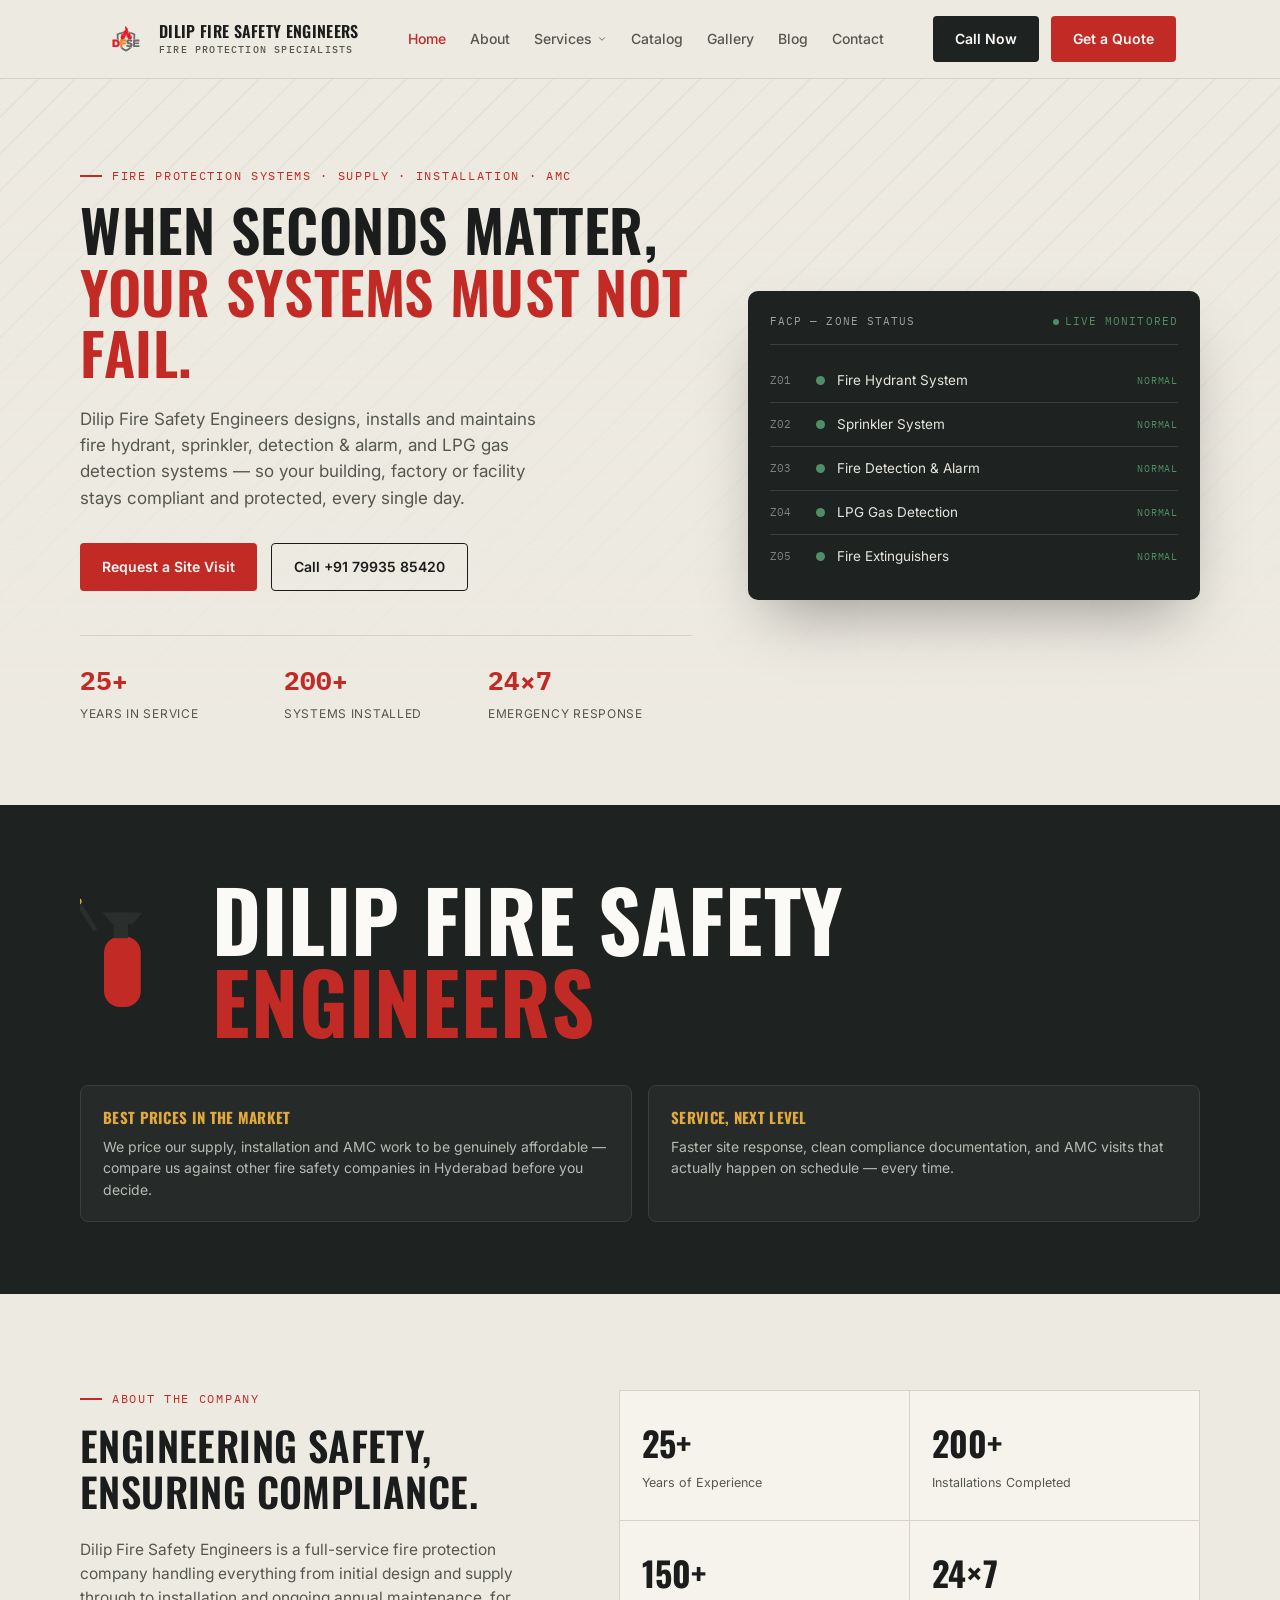
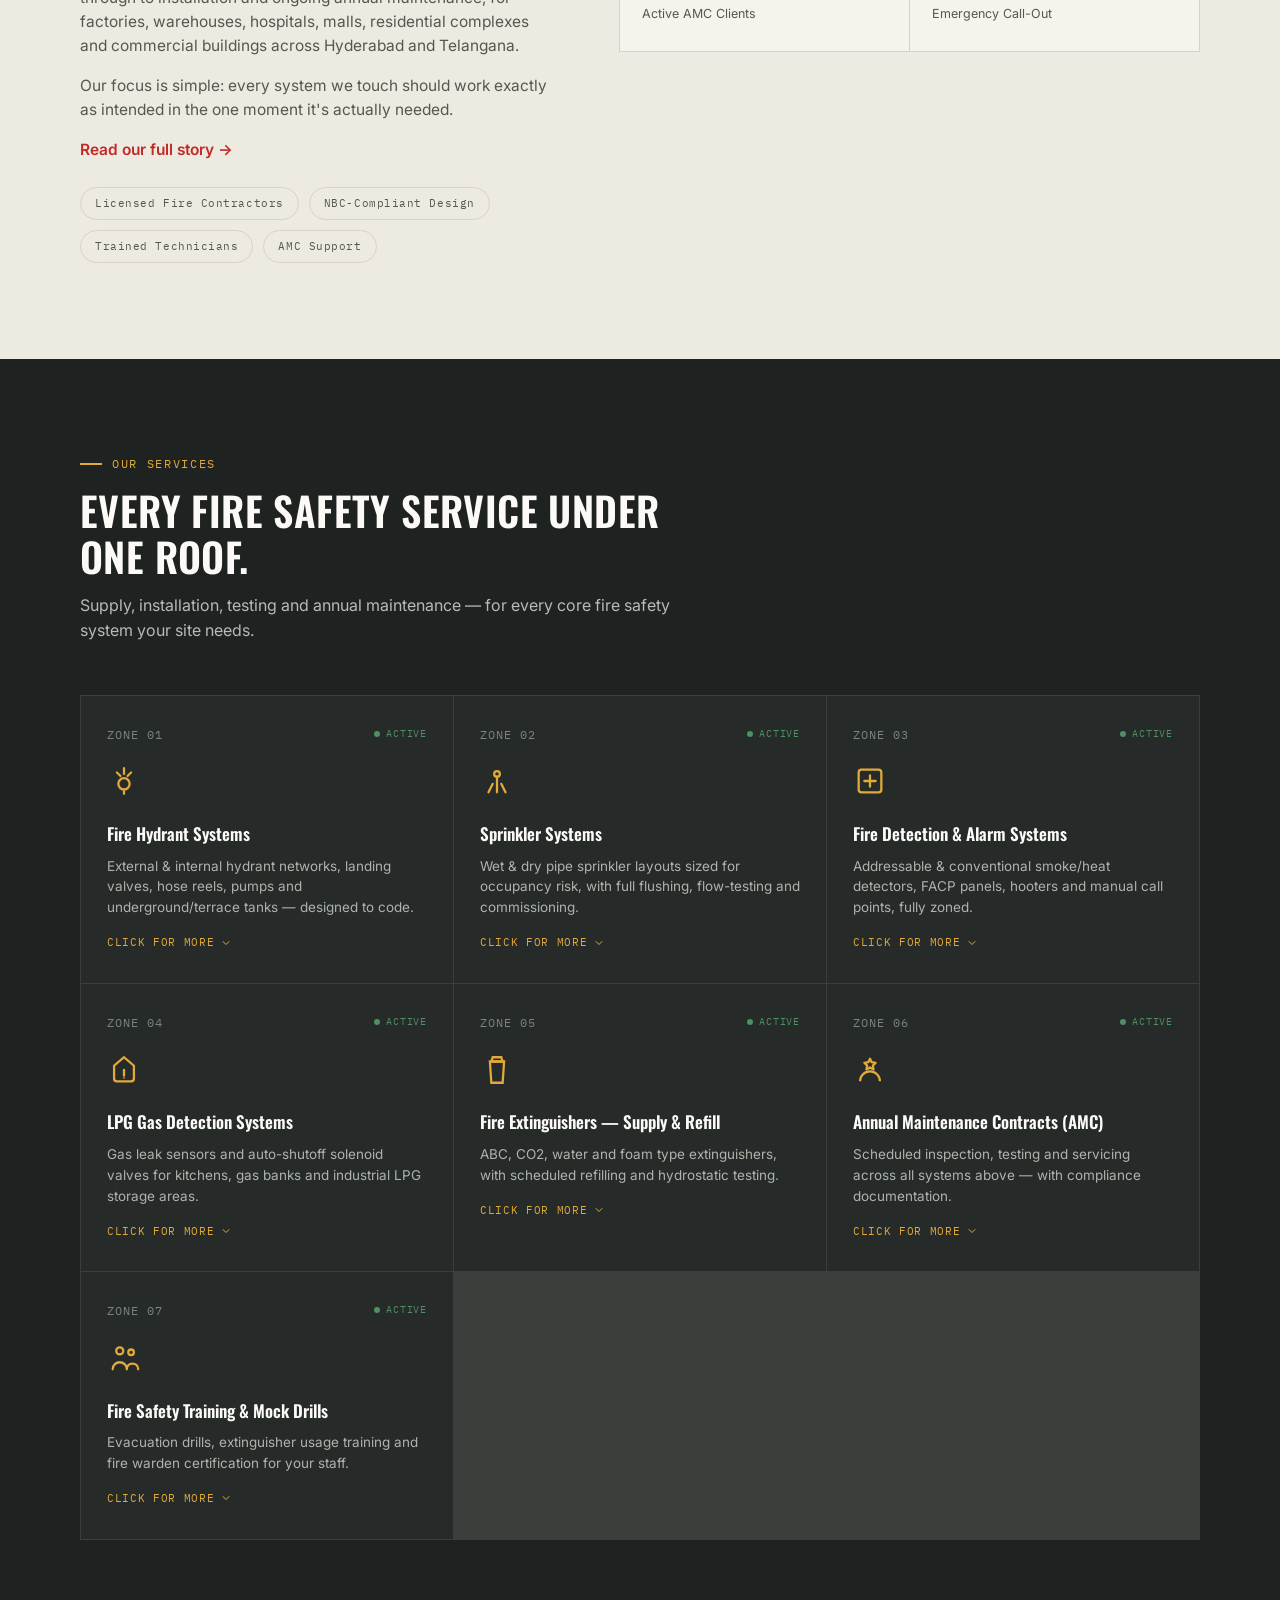
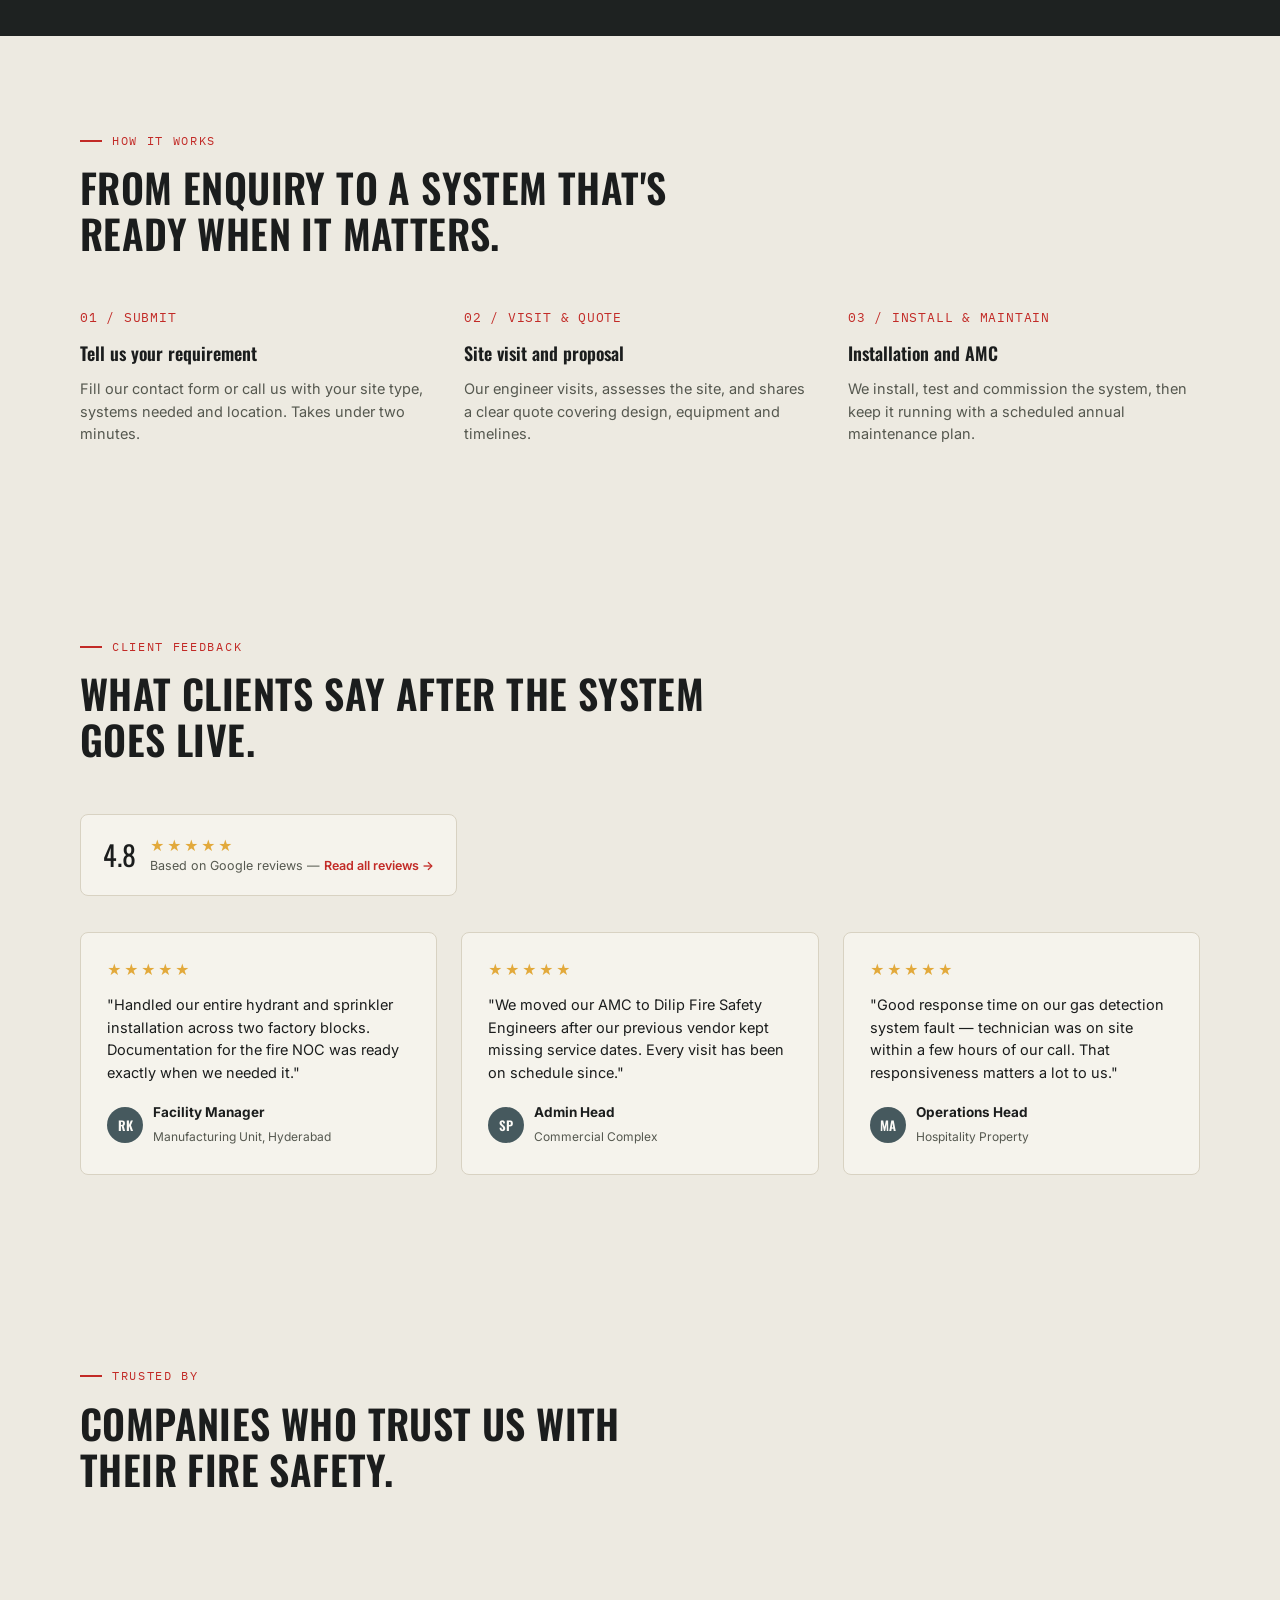
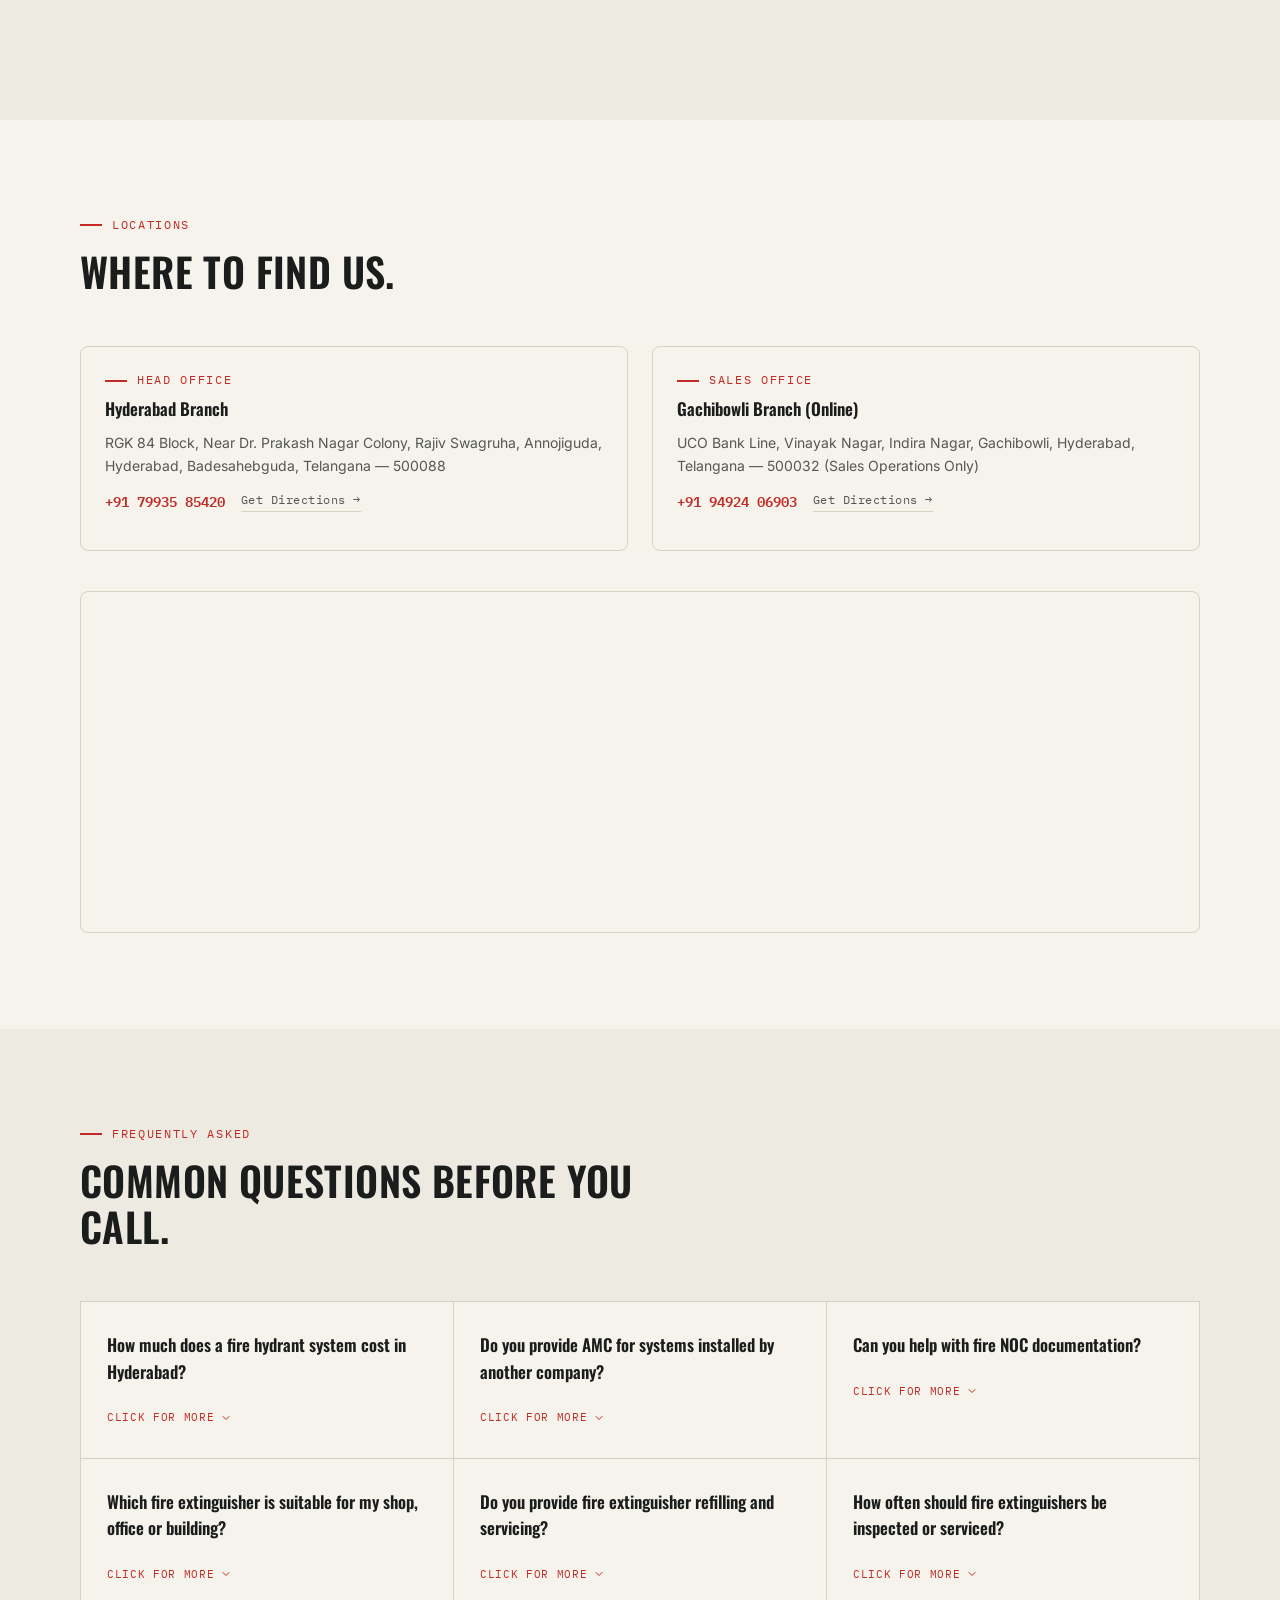
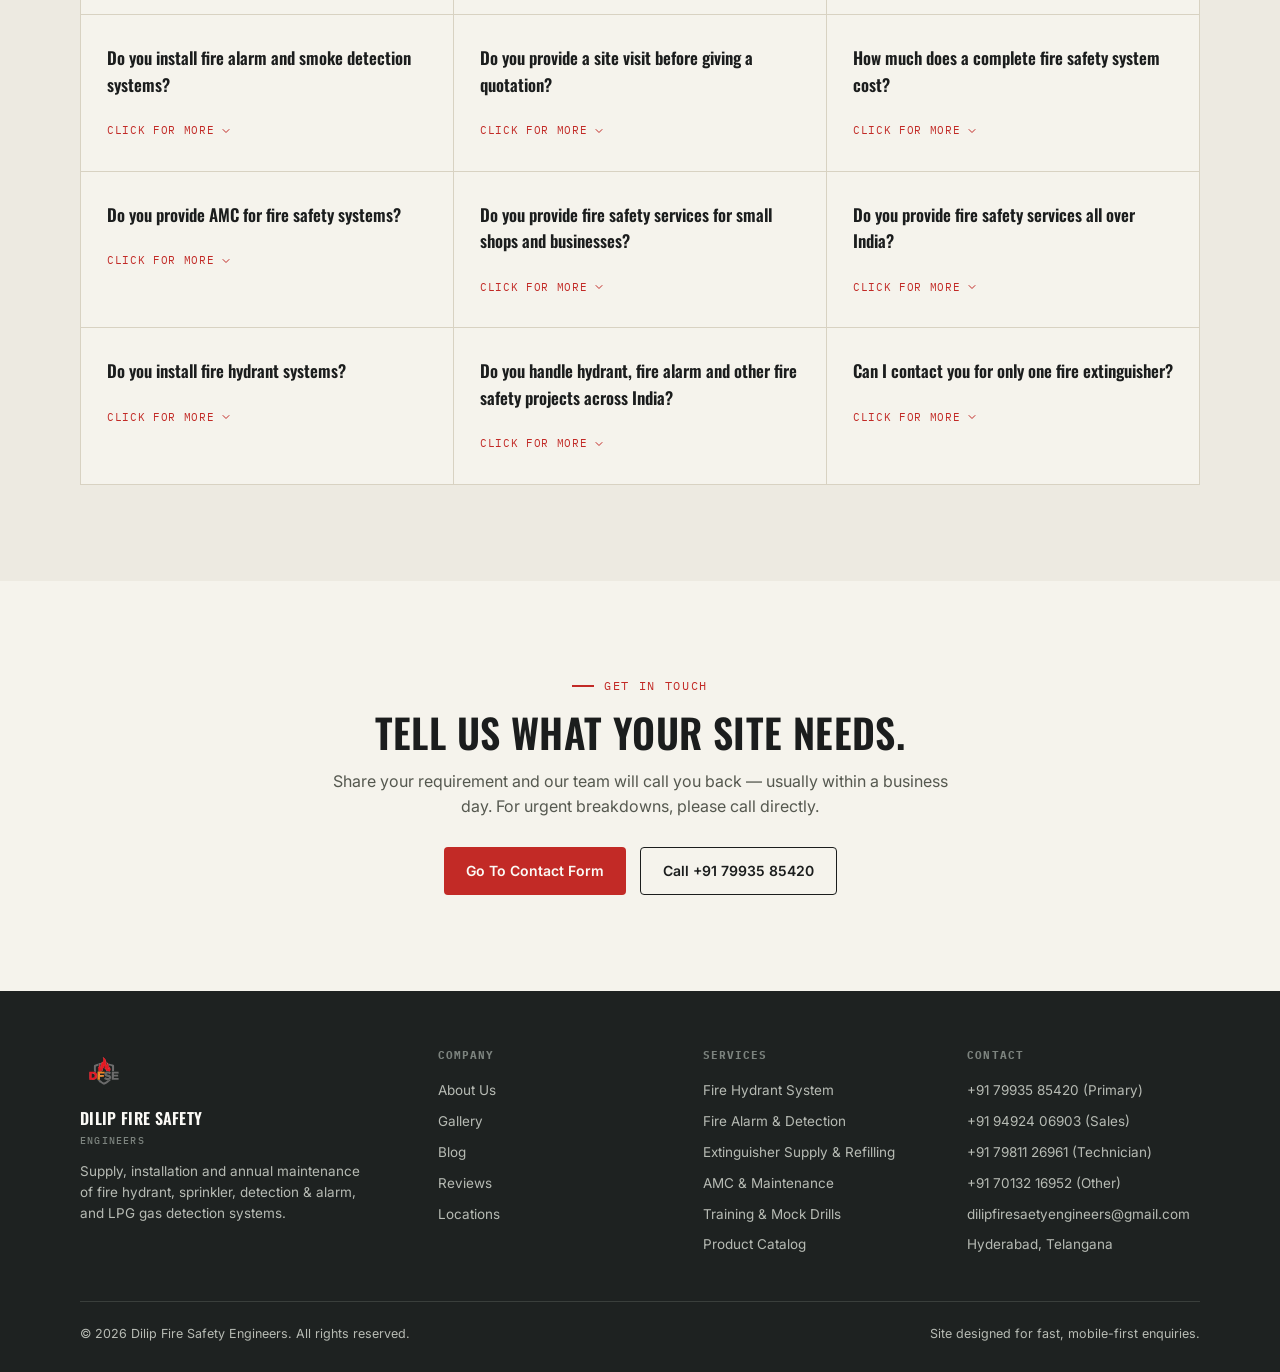
==== commit 31df7ba4: "Add partner logos and update partners section" ====
--- a/index.html
+++ b/index.html
@@ -597,15 +597,33 @@
              there are enough logos to overflow the row width. No other change needed.
         -->
         <div class="partners-track" id="partnersTrack">
-          <img src="assets/partners/partner-01.png" alt="Partner company logo" loading="lazy" decoding="async" onerror="this.remove()">
-          <img src="assets/partners/partner-02.png" alt="Partner company logo" loading="lazy" decoding="async" onerror="this.remove()">
-          <img src="assets/partners/partner-03.png" alt="Partner company logo" loading="lazy" decoding="async" onerror="this.remove()">
-          <img src="assets/partners/partner-04.png" alt="Partner company logo" loading="lazy" decoding="async" onerror="this.remove()">
-          <img src="assets/partners/partner-05.png" alt="Partner company logo" loading="lazy" decoding="async" onerror="this.remove()">
-          <img src="assets/partners/partner-06.png" alt="Partner company logo" loading="lazy" decoding="async" onerror="this.remove()">
-        </div>
-      </div>
-      <p style="font-size:12px;color:var(--ink-soft);text-align:center;margin-top:14px;font-family:var(--mono);">Sample placeholder marks shown — swap in your real client logos in assets/partners/</p>
+
+  <img src="assets/partners/chirec.svg" alt="CHIREC" loading="lazy" decoding="async" onerror="this.remove()">
+
+  <img src="assets/partners/crocs.svg" alt="Crocs" loading="lazy" decoding="async" onerror="this.remove()">
+
+  <img src="assets/partners/dps.svg" alt="DPS" loading="lazy" decoding="async" onerror="this.remove()">
+
+  <img src="assets/partners/gar.svg" alt="GAR" loading="lazy" decoding="async" onerror="this.remove()">
+
+  <img src="assets/partners/jockey.svg" alt="Jockey" loading="lazy" decoding="async" onerror="this.remove()">
+
+  <img src="assets/partners/lic.svg" alt="LIC" loading="lazy" decoding="async" onerror="this.remove()">
+
+  <img src="assets/partners/louis.svg" alt="Louis Philippe" loading="lazy" decoding="async" onerror="this.remove()">
+
+  <img src="assets/partners/pallavi.svg" alt="Pallavi" loading="lazy" decoding="async" onerror="this.remove()">
+
+  <img src="assets/partners/roast.svg" alt="Roast" loading="lazy" decoding="async" onerror="this.remove()">
+
+  <img src="assets/partners/tgtransco.svg" alt="TGTRANSCO" loading="lazy" decoding="async" onerror="this.remove()">
+
+  <img src="assets/partners/timex.svg" alt="Timex" loading="lazy" decoding="async" onerror="this.remove()">
+
+  <img src="assets/partners/toi.svg" alt="Times of India" loading="lazy" decoding="async" onerror="this.remove()">
+
+</div>
+      </div>
     </div>
   </section>
 
--- a/styles.css
+++ b/styles.css
@@ -257,7 +257,7 @@
 /* ============ TRUST PARTNERS ============ */
 .partners-viewport{overflow:hidden;}
 .partners-track{display:flex;align-items:center;gap:56px;flex-wrap:nowrap;width:max-content;margin:0 auto;}
-.partners-track img{height:40px;width:auto;object-fit:contain;opacity:.7;filter:grayscale(1);flex-shrink:0;transition:opacity .15s;}
+.partners-track img{height:100px;width:auto;object-fit:contain;opacity:.7;filter:grayscale(1);flex-shrink:0;transition:opacity .15s;}
 .partners-track img:hover{opacity:1;}
 @keyframes partners-scroll{ from{transform:translateX(0);} to{transform:translateX(-50%);} }
 .partners-track.is-scrolling{animation:partners-scroll 26s linear infinite;}
